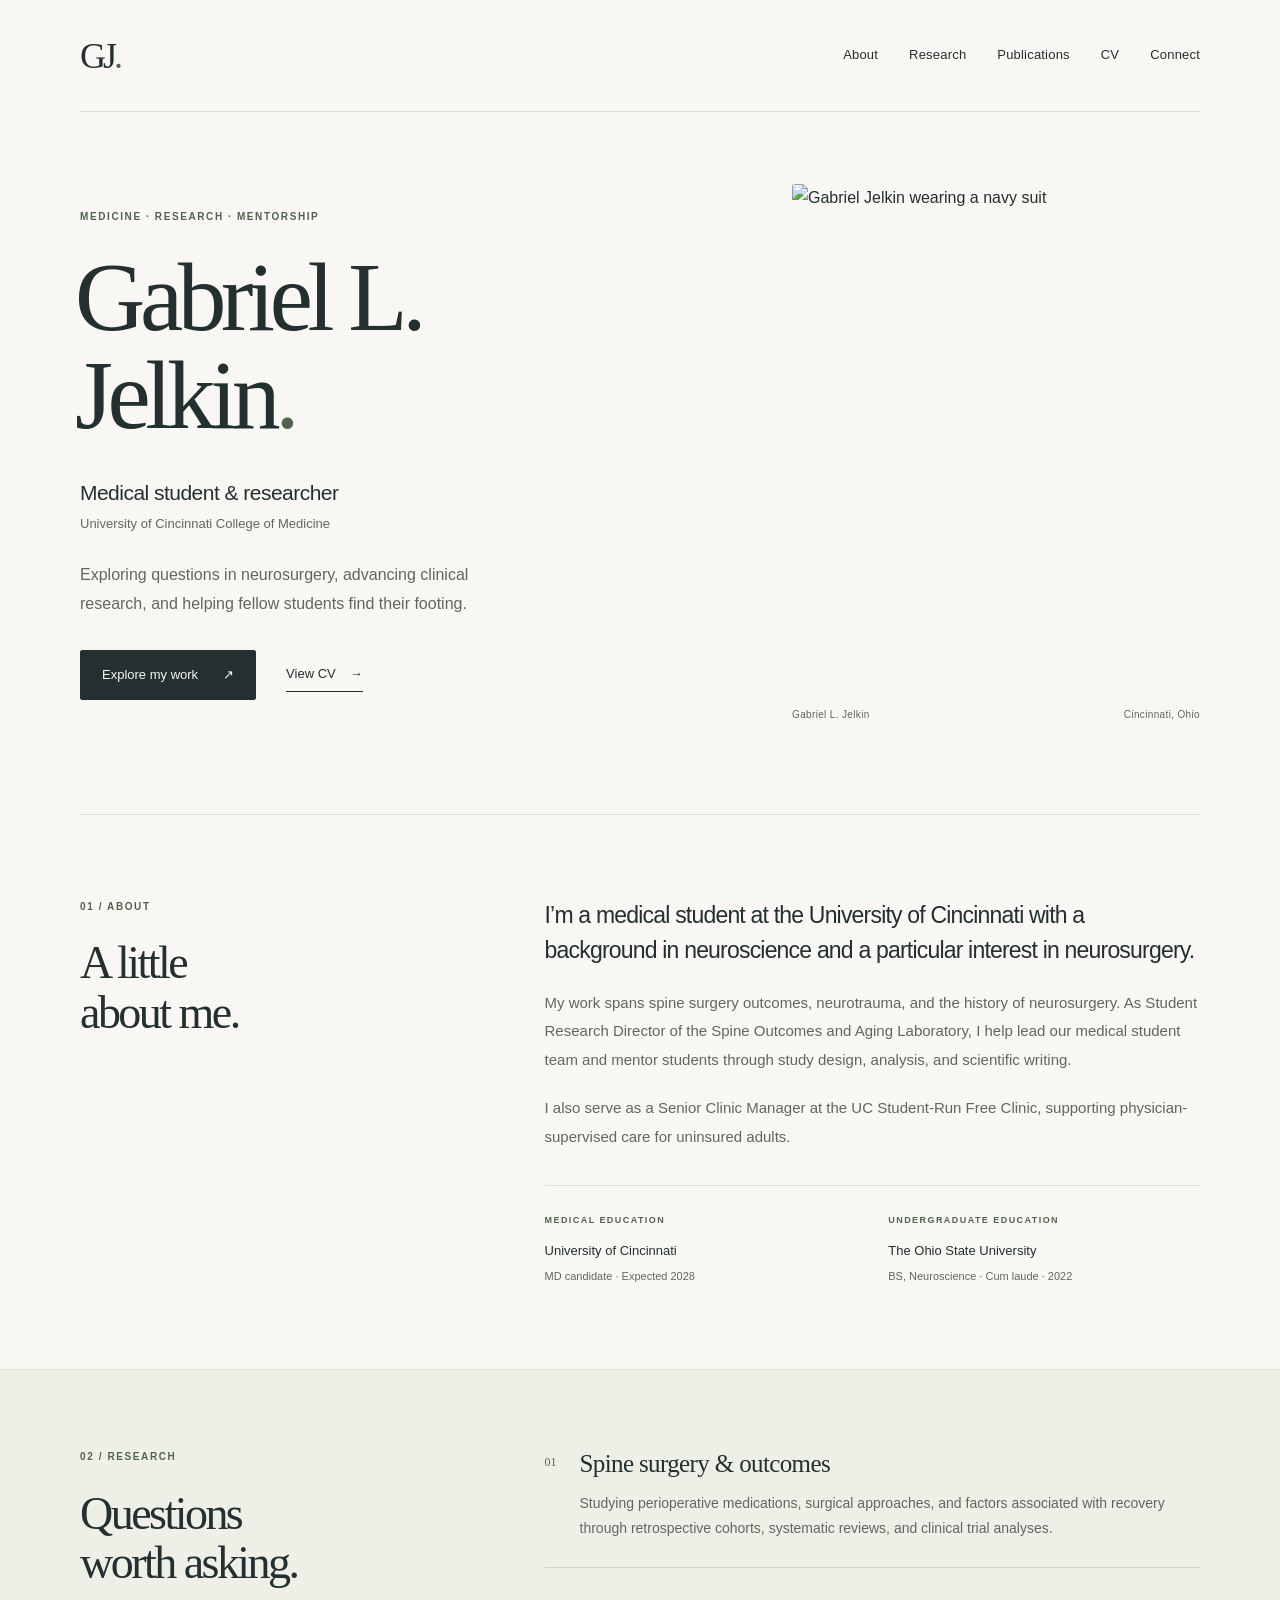
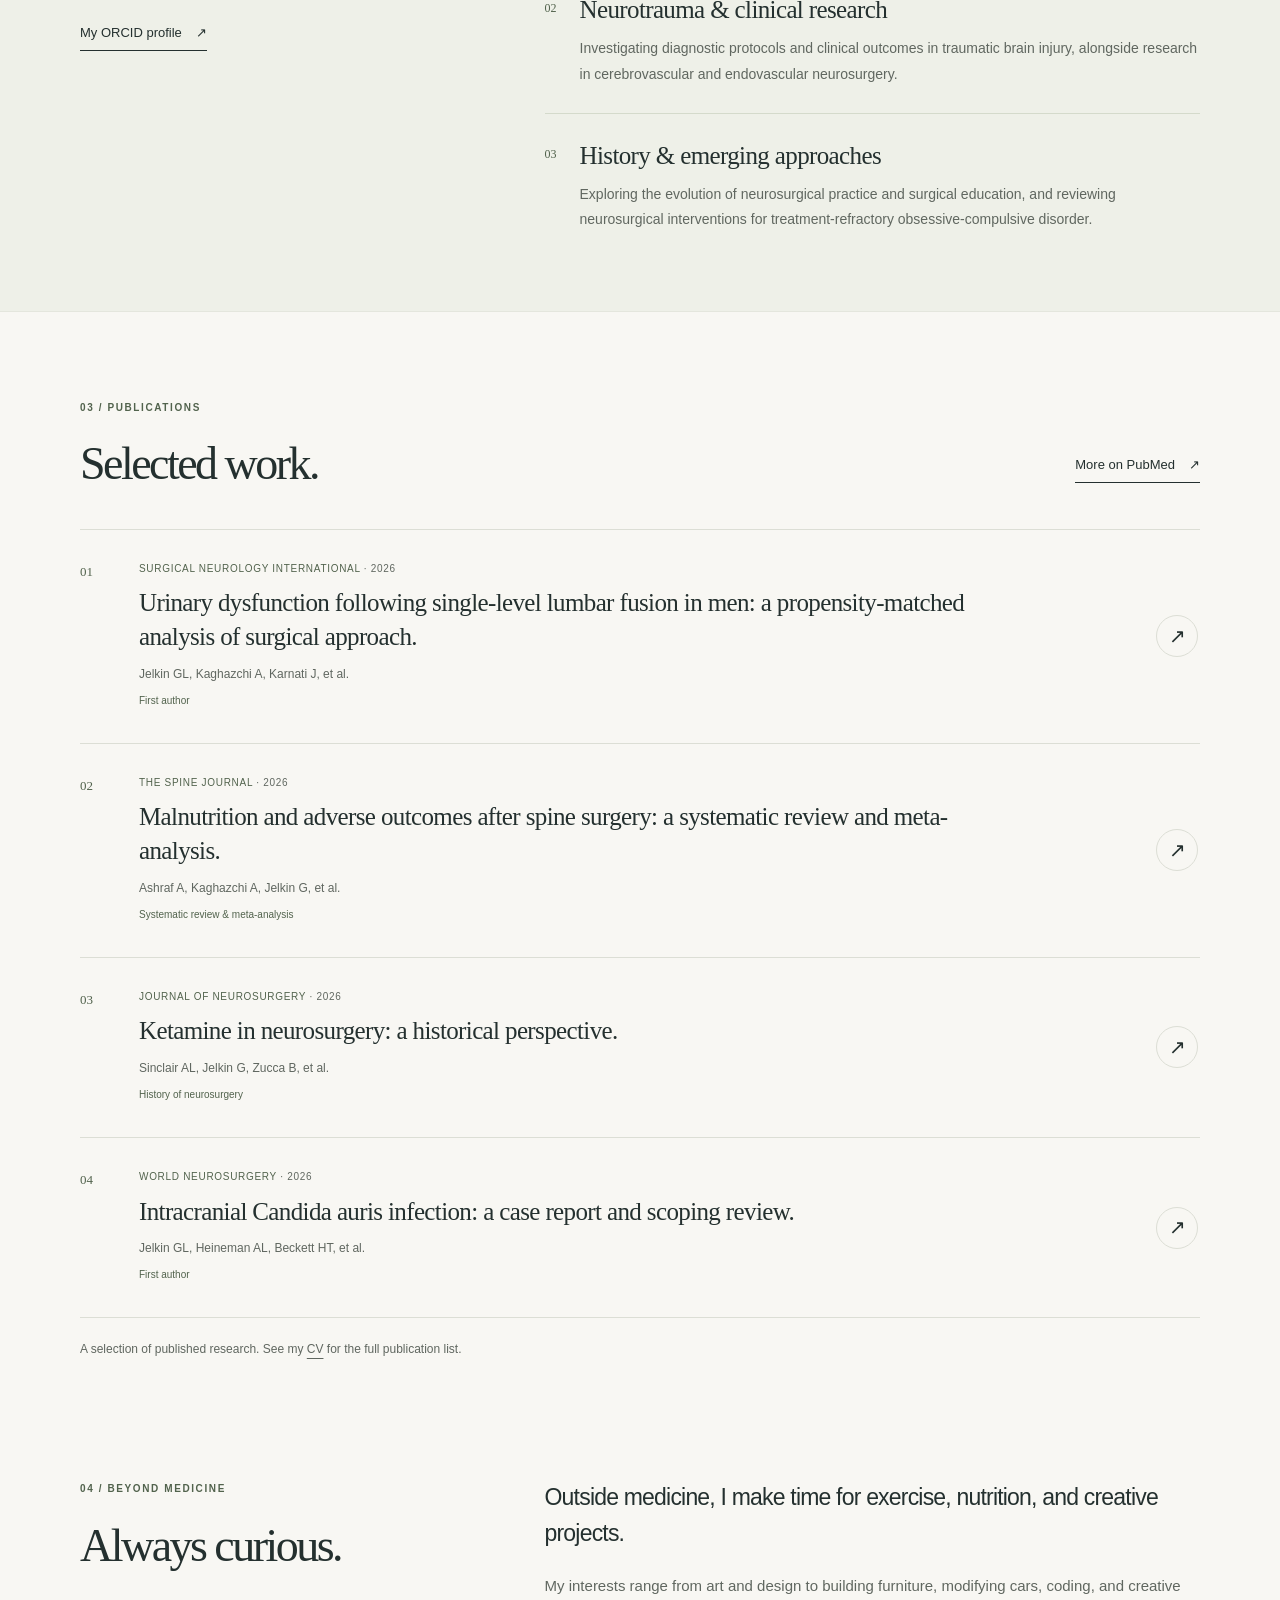
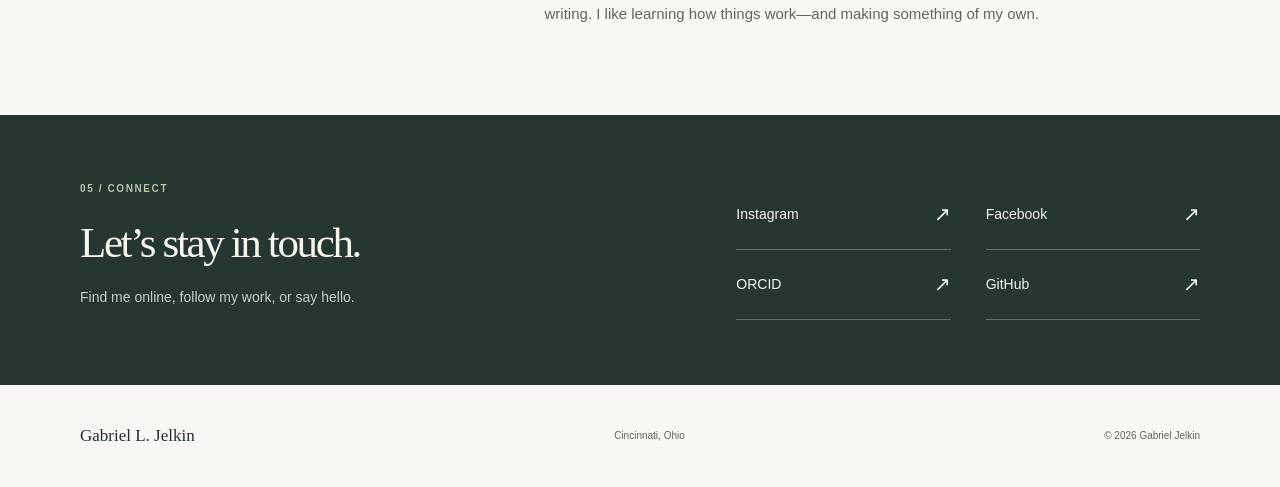
==== index.html @ 284c15ac "Publish personal website" ====
<!doctype html>
<html lang="en"><head><meta charset="utf-8"><meta name="viewport" content="width=device-width, initial-scale=1">
<title>Gabriel L. Jelkin | Medical Student &amp; Researcher</title><meta name="description" content="Gabriel L. Jelkin is a medical student at the University of Cincinnati College of Medicine, with research interests in neurosurgery and spine outcomes.">
<meta name="theme-color" content="#f8f7f3"><meta property="og:type" content="website"><meta property="og:title" content="Gabriel L. Jelkin | Medical Student &amp; Researcher"><meta property="og:description" content="Gabriel L. Jelkin is a medical student at the University of Cincinnati College of Medicine, with research interests in neurosurgery and spine outcomes.">
<link rel="canonical" href="https://gabrieljelkin.com/"><meta property="og:url" content="https://gabrieljelkin.com/"><meta property="og:image" content="https://gabrieljelkin.com/assets/headshot.jpg"><meta property="og:image:alt" content="Gabriel Jelkin"><meta name="author" content="Gabriel L. Jelkin">
<link rel="icon" href="assets/favicon.svg" type="image/svg+xml"><link rel="stylesheet" href="styles.css"></head><body>
<a class="skip-link" href="#main">Skip to content</a><header class="site-header wrap"><a class="wordmark" href="index.html" aria-label="Gabriel Jelkin home">GJ<span>.</span></a>
<nav aria-label="Main navigation"><a href="#about">About</a><a href="#research">Research</a><a href="#publications">Publications</a><a href="cv.html" >CV</a><a href="#connect">Connect</a></nav></header>
<main id="main">
<section class="hero wrap" aria-labelledby="hero-title">
<div class="hero-copy"><p class="eyebrow">Medicine · Research · Mentorship</p><h1 id="hero-title">Gabriel L.<br>Jelkin<span class="name-dot">.</span></h1>
<p class="hero-role">Medical student &amp; researcher</p><p class="hero-school">University of Cincinnati College of Medicine</p>
<p class="hero-intro">Exploring questions in neurosurgery, advancing clinical research, and helping fellow students find their footing.</p>
<div class="hero-actions"><a class="button" href="#publications">Explore my work <span aria-hidden="true">↗</span></a><a class="text-link" href="cv.html">View CV <span aria-hidden="true">→</span></a></div></div>
<figure class="portrait"><img src="assets/headshot.jpg" alt="Gabriel Jelkin wearing a navy suit" width="3688" height="4608" fetchpriority="high"><figcaption><span>Gabriel L. Jelkin</span><span>Cincinnati, Ohio</span></figcaption></figure>
</section>
<section id="about" class="about section wrap" aria-labelledby="about-title"><div class="section-label"><span class="section-index">01 / ABOUT</span><h2 id="about-title">A little <br>about me.</h2></div>
<div class="section-body"><p class="lead">I’m a medical student at the University of Cincinnati with a background in neuroscience and a particular interest in neurosurgery.</p>
<p>My work spans spine surgery outcomes, neurotrauma, and the history of neurosurgery. As Student Research Director of the Spine Outcomes and Aging Laboratory, I help lead our medical student team and mentor students through study design, analysis, and scientific writing.</p>
<p>I also serve as a Senior Clinic Manager at the UC Student-Run Free Clinic, supporting physician-supervised care for uninsured adults.</p>
<div class="education"><div><span class="small-label">Medical education</span><strong>University of Cincinnati</strong><span>MD candidate · Expected 2028</span></div><div><span class="small-label">Undergraduate education</span><strong>The Ohio State University</strong><span>BS, Neuroscience · Cum laude · 2022</span></div></div></div></section>
<section id="research" class="research-band" aria-labelledby="research-title"><div class="section wrap"><div class="section-label"><span class="section-index">02 / RESEARCH</span><h2 id="research-title">Questions <br>worth asking.</h2><a class="text-link" href="https://orcid.org/0009-0005-4633-8423" target="_blank" rel="noopener noreferrer">My ORCID profile <span aria-hidden="true">↗</span><span class="sr-only"> (opens in a new tab)</span></a></div>
<div class="research-topics"><article><span class="topic-number">01</span><div><h3>Spine surgery &amp; outcomes</h3><p>Studying perioperative medications, surgical approaches, and factors associated with recovery through retrospective cohorts, systematic reviews, and clinical trial analyses.</p></div></article>
<article><span class="topic-number">02</span><div><h3>Neurotrauma &amp; clinical research</h3><p>Investigating diagnostic protocols and clinical outcomes in traumatic brain injury, alongside research in cerebrovascular and endovascular neurosurgery.</p></div></article>
<article><span class="topic-number">03</span><div><h3>History &amp; emerging approaches</h3><p>Exploring the evolution of neurosurgical practice and surgical education, and reviewing neurosurgical interventions for treatment-refractory obsessive-compulsive disorder.</p></div></article></div></div></section>
<section id="publications" class="publications wrap" aria-labelledby="publications-title"><div class="section-heading"><div><span class="section-index">03 / PUBLICATIONS</span><h2 id="publications-title">Selected work.</h2></div><a class="text-link" href="https://pubmed.ncbi.nlm.nih.gov/?term=Jelkin+G&amp;sort=date&amp;format=abstract&amp;size=50" target="_blank" rel="noopener noreferrer">More on PubMed <span aria-hidden="true">↗</span><span class="sr-only"> (opens in a new tab)</span></a></div><ol class="paper-list"><li class="paper"><span class="paper-number" aria-hidden="true">01</span><div><p class="paper-meta">Surgical Neurology International <span>· 2026</span></p><h3><a href="https://pubmed.ncbi.nlm.nih.gov/42695010/" target="_blank" rel="noopener noreferrer">Urinary dysfunction following single-level lumbar fusion in men: a propensity-matched analysis of surgical approach.<span class="sr-only"> (opens in a new tab)</span></a></h3><p class="paper-authors">Jelkin GL, Kaghazchi A, Karnati J, et al.</p><span class="paper-kind">First author</span></div><a class="paper-arrow" href="https://pubmed.ncbi.nlm.nih.gov/42695010/" target="_blank" rel="noopener noreferrer" aria-label="Read Urinary dysfunction following single-level lumbar fusion in men: a propensity-matched analysis of surgical approach. on PubMed (opens in a new tab)">↗</a></li><li class="paper"><span class="paper-number" aria-hidden="true">02</span><div><p class="paper-meta">The Spine Journal <span>· 2026</span></p><h3><a href="https://pubmed.ncbi.nlm.nih.gov/42342154/" target="_blank" rel="noopener noreferrer">Malnutrition and adverse outcomes after spine surgery: a systematic review and meta-analysis.<span class="sr-only"> (opens in a new tab)</span></a></h3><p class="paper-authors">Ashraf A, Kaghazchi A, Jelkin G, et al.</p><span class="paper-kind">Systematic review &amp; meta-analysis</span></div><a class="paper-arrow" href="https://pubmed.ncbi.nlm.nih.gov/42342154/" target="_blank" rel="noopener noreferrer" aria-label="Read Malnutrition and adverse outcomes after spine surgery: a systematic review and meta-analysis. on PubMed (opens in a new tab)">↗</a></li><li class="paper"><span class="paper-number" aria-hidden="true">03</span><div><p class="paper-meta">Journal of Neurosurgery <span>· 2026</span></p><h3><a href="https://pubmed.ncbi.nlm.nih.gov/42497458/" target="_blank" rel="noopener noreferrer">Ketamine in neurosurgery: a historical perspective.<span class="sr-only"> (opens in a new tab)</span></a></h3><p class="paper-authors">Sinclair AL, Jelkin G, Zucca B, et al.</p><span class="paper-kind">History of neurosurgery</span></div><a class="paper-arrow" href="https://pubmed.ncbi.nlm.nih.gov/42497458/" target="_blank" rel="noopener noreferrer" aria-label="Read Ketamine in neurosurgery: a historical perspective. on PubMed (opens in a new tab)">↗</a></li><li class="paper"><span class="paper-number" aria-hidden="true">04</span><div><p class="paper-meta">World Neurosurgery <span>· 2026</span></p><h3><a href="https://pubmed.ncbi.nlm.nih.gov/41485597/" target="_blank" rel="noopener noreferrer">Intracranial Candida auris infection: a case report and scoping review.<span class="sr-only"> (opens in a new tab)</span></a></h3><p class="paper-authors">Jelkin GL, Heineman AL, Beckett HT, et al.</p><span class="paper-kind">First author</span></div><a class="paper-arrow" href="https://pubmed.ncbi.nlm.nih.gov/41485597/" target="_blank" rel="noopener noreferrer" aria-label="Read Intracranial Candida auris infection: a case report and scoping review. on PubMed (opens in a new tab)">↗</a></li></ol><p class="publication-note">A selection of published research. See my <a href="cv.html#peer-reviewed-publications">CV</a> for the full publication list.</p></section>
<section class="beyond section wrap" aria-labelledby="beyond-title"><div class="section-label"><span class="section-index">04 / BEYOND MEDICINE</span><h2 id="beyond-title">Always curious.</h2></div><div class="section-body"><p class="lead">Outside medicine, I make time for exercise, nutrition, and creative projects.</p><p>My interests range from art and design to building furniture, modifying cars, coding, and creative writing. I like learning how things work—and making something of my own.</p></div></section>
<section id="connect" class="connect-band" aria-labelledby="connect-title"><div class="wrap connect"><div><span class="section-index">05 / CONNECT</span><h2 id="connect-title">Let’s stay in touch.</h2><p>Find me online, follow my work, or say hello.</p></div><div class="social-links"><a href="https://www.instagram.com/gljelkin" target="_blank" rel="noopener noreferrer">Instagram <span aria-hidden="true">↗</span><span class="sr-only"> (opens in a new tab)</span></a><a href="https://www.facebook.com/gljelkin" target="_blank" rel="noopener noreferrer">Facebook <span aria-hidden="true">↗</span><span class="sr-only"> (opens in a new tab)</span></a><a href="https://orcid.org/0009-0005-4633-8423" target="_blank" rel="noopener noreferrer">ORCID <span aria-hidden="true">↗</span><span class="sr-only"> (opens in a new tab)</span></a><a href="https://github.com/gjelkin" target="_blank" rel="noopener noreferrer">GitHub <span aria-hidden="true">↗</span><span class="sr-only"> (opens in a new tab)</span></a></div></div></section>
</main><footer class="site-footer wrap"><a href="index.html" class="footer-name">Gabriel L. Jelkin</a><span>Cincinnati, Ohio</span><span>© 2026 Gabriel Jelkin</span></footer><script src="site.js" defer></script></body></html>
---- styles.css ----
:root{--paper:#f8f7f3;--ink:#24302f;--muted:#606760;--accent:#52634d;--line:#dcded5;--soft:#eef0e8;--serif:Georgia,'Times New Roman',serif;--sans:-apple-system,BlinkMacSystemFont,'Segoe UI',sans-serif}
*{box-sizing:border-box}html{scroll-behavior:smooth;scroll-padding-top:34px}body{margin:0;background:var(--paper);color:var(--ink);font-family:var(--sans);font-size:16px;line-height:1.75;-webkit-font-smoothing:antialiased}a{color:inherit;text-decoration-thickness:1px;text-underline-offset:5px}a:hover{color:var(--accent)}button{font:inherit}button,a{-webkit-tap-highlight-color:transparent}a:focus-visible,button:focus-visible{outline:3px solid #8a6236;outline-offset:5px}::selection{background:#dfe5d3}h1,h2,h3,p,figure{margin:0}h1,h2,h3{font-weight:400}h1,h2{font-family:var(--serif);letter-spacing:-.055em;line-height:1.08}h2{font-size:46px}p+p{margin-top:20px}.wrap{width:min(1120px,calc(100% - 96px));margin-inline:auto}.sr-only{position:absolute;width:1px;height:1px;padding:0;margin:-1px;overflow:hidden;clip:rect(0,0,0,0);white-space:nowrap;border:0}.skip-link{position:fixed;left:16px;top:-100px;z-index:10;background:var(--ink);color:white;padding:12px 20px}.skip-link:focus{top:12px}.site-header{height:112px;display:flex;align-items:center;justify-content:space-between;border-bottom:1px solid var(--line)}.wordmark{font:36px/1 var(--serif);letter-spacing:-3px;text-decoration:none}.wordmark span{color:var(--accent)}nav{display:flex;gap:31px;align-items:center}nav a{font-size:13px;letter-spacing:.015em;text-decoration:none;padding-block:12px}nav a:hover,nav a[aria-current]{text-decoration:underline}.hero{display:grid;grid-template-columns:1.2fr 1fr;gap:100px;align-items:center;padding-block:72px 90px}.eyebrow,.section-index,.small-label{font-size:10px;font-weight:600;letter-spacing:.16em;text-transform:uppercase}.eyebrow{color:var(--accent);margin-bottom:23px}.hero h1{font-size:clamp(72px,7.6vw,104px);line-height:1.01;margin-left:-5px}.name-dot{color:var(--accent)}.hero-role{font-size:21px;margin-top:30px;letter-spacing:-.025em}.hero-school{font-size:13px;color:var(--muted);margin-top:2px}.hero-intro{max-width:405px;color:var(--muted);font-size:16px;line-height:1.8;margin-top:25px}.hero-actions{display:flex;align-items:center;gap:30px;margin-top:31px}.button{display:inline-flex;align-items:center;gap:25px;justify-content:space-between;padding:13px 21px;background:var(--ink);color:var(--paper);border:1px solid var(--ink);border-radius:2px;font-size:13px;line-height:1.7;text-decoration:none;cursor:pointer}.button:hover{background:var(--accent);border-color:var(--accent);color:white}.text-link{display:inline-flex;align-items:center;gap:14px;font-size:13px;text-decoration:none;border-bottom:1px solid var(--ink);padding-block:5px}.text-link:hover{border-color:var(--accent)}.portrait{width:100%;max-width:408px;justify-self:end}.portrait img{display:block;width:100%;height:auto;aspect-ratio:4/5;object-fit:cover;border-radius:3px}.portrait figcaption{display:flex;justify-content:space-between;font-size:10px;letter-spacing:.035em;color:var(--muted);margin-top:12px}.section{display:grid;grid-template-columns:1fr 1.75fr;gap:90px;padding-block:83px}.section-index{display:block;color:var(--accent);margin-bottom:23px}.about{border-top:1px solid var(--line)}.section-body{max-width:680px}.section-body p{color:var(--muted);font-size:15px;line-height:1.9}.section-body .lead{font-size:23px;line-height:1.55;color:var(--ink);letter-spacing:-.035em}.education{display:grid;grid-template-columns:1fr 1fr;gap:32px;border-top:1px solid var(--line);padding-top:27px;margin-top:34px}.education div{display:flex;flex-direction:column;gap:4px}.education .small-label{font-size:9px;color:var(--accent);margin-bottom:7px}.education strong{font-size:13px;font-weight:500}.education span:last-child{font-size:11px;color:var(--muted)}.research-band{background:var(--soft);border-block:1px solid #e4e6dd}.research-band .section{padding-block:78px}.section-label .text-link{margin-top:29px}.research-topics article{display:flex;gap:23px;padding-block:26px;border-top:1px solid #d4dacb}.research-topics article:first-child{padding-top:0;border-top:0}.research-topics article:last-child{padding-bottom:0}.topic-number{font:12px var(--serif);padding-top:7px;color:var(--accent)}.research-topics h3{font-family:var(--serif);font-size:25px;letter-spacing:-.025em;line-height:1.3}.research-topics p{font-size:14px;line-height:1.8;color:var(--muted);margin-top:10px}.publications{padding-block:87px 70px}.section-heading{display:flex;justify-content:space-between;gap:30px;align-items:end;margin-bottom:40px}.section-heading .text-link{margin-bottom:6px}.paper-list{list-style:none;padding:0;margin:0}.paper{display:grid;grid-template-columns:37px 1fr 44px;gap:22px;border-top:1px solid var(--line);padding-block:30px}.paper:last-child{border-bottom:1px solid var(--line)}.paper-number{font:13px var(--serif);color:var(--accent);padding-top:4px}.paper-meta{font-size:10px;font-weight:500;letter-spacing:.07em;text-transform:uppercase;color:var(--accent)}.paper-meta span{color:var(--muted)}.paper h3{max-width:850px;font:25px/1.35 var(--serif);letter-spacing:-.025em;margin-top:9px}.paper h3 a{text-decoration:none}.paper h3 a:hover{text-decoration:underline}.paper-authors{font-size:12px;color:var(--muted);margin-top:10px}.paper-kind{display:inline-block;font-size:10px;color:var(--accent);margin-top:6px}.paper-arrow{align-self:center;display:grid;place-items:center;width:42px;height:42px;border:1px solid var(--line);border-radius:50%;font-size:20px;text-decoration:none}.paper-arrow:hover{border-color:var(--accent);background:var(--soft)}.publication-note{font-size:12px;color:var(--muted);margin-top:21px}.beyond{padding-block:50px 86px}.connect-band{background:#253730;color:#f5f5ed}.connect{display:grid;grid-template-columns:1.2fr 1fr;gap:100px;padding-block:65px}.connect .section-index{color:#b9c4ac}.connect h2{font-size:43px}.connect p{font-size:14px;color:#c5cec4;margin-top:18px}.social-links{display:grid;grid-template-columns:1fr 1fr;column-gap:35px;align-content:center}.social-links a{display:flex;align-items:center;justify-content:space-between;font-size:14px;border-bottom:1px solid #627168;padding-block:17px;text-decoration:none}.social-links a:hover{color:#d6e4b9}.social-links a span[aria-hidden]{font-size:20px}.site-footer{display:flex;align-items:center;justify-content:space-between;gap:20px;min-height:102px;color:var(--muted);font-size:10px}.footer-name{font-family:var(--serif);font-size:17px;color:var(--ink);text-decoration:none}.cv-main{max-width:900px;padding-block:64px 80px}.cv-heading{padding-bottom:38px}.cv-heading h1{font-size:64px}.cv-heading>p:not(.eyebrow){font-size:13px;color:var(--muted);margin-top:20px}.cv-actions{display:flex;gap:28px;align-items:center;margin-top:24px}.cv-nav{flex-wrap:wrap;border-block:1px solid var(--line);gap:25px;margin-bottom:30px}.cv-section{padding-block:29px;border-bottom:1px solid var(--line)}.cv-section h2{font-size:30px;margin-bottom:23px;letter-spacing:-.035em}.cv-row{display:flex;justify-content:space-between;gap:25px;font-size:14px;margin-top:18px}.cv-row span:first-child{font-weight:500}.cv-row span:last-child{text-align:right;color:var(--muted);font-size:12px;flex-shrink:0}.cv-row+.cv-row{margin-top:3px}.cv-detail{font-size:13px;color:var(--muted);line-height:1.7;margin-top:8px}.cv-note{font-size:12px;color:var(--muted);margin-bottom:20px}.cv-citations{padding-left:23px;font-size:13px;line-height:1.8}.cv-citations li{margin-bottom:18px;padding-left:7px;overflow-wrap:anywhere}.cv-citations li::marker{color:var(--accent)}
@media(min-width:1500px){.hero{padding-block:90px 105px}.wrap{width:min(1160px,calc(100% - 120px))}.portrait{max-width:430px}}
@media(max-width:1000px){.wrap{width:calc(100% - 64px)}.hero{gap:45px;padding-block:62px 70px}.hero h1{font-size:79px}.hero-role{font-size:19px}.hero-school{font-size:12px}.hero-intro{font-size:15px}.section{gap:44px;grid-template-columns:1fr 1.8fr}.section-label h2{font-size:38px}.section-body .lead{font-size:21px}.connect{gap:45px}.connect h2{font-size:38px}}
@media(max-width:700px){html{scroll-padding-top:20px}.wrap{width:calc(100% - 40px)}.site-header{height:auto;min-height:87px;gap:20px;padding-block:20px;align-items:center}.wordmark{font-size:29px}nav{gap:15px;flex-wrap:wrap;justify-content:flex-end}nav a{font-size:11px;padding-block:5px}.hero{grid-template-columns:1fr;gap:39px;padding-block:45px 48px}.eyebrow{font-size:9px;margin-bottom:22px}.hero h1{font-size:80px}.hero-role{margin-top:24px;font-size:20px}.hero-school{font-size:12px}.hero-intro{max-width:460px;margin-top:23px}.hero-actions{margin-top:25px}.portrait{max-width:none;justify-self:stretch}.portrait img{aspect-ratio:1/1;object-position:center 37%}.portrait figcaption{font-size:10px}.section{grid-template-columns:1fr;gap:27px;padding-block:49px}.section-index{font-size:9px;margin-bottom:17px}.section-label h2{font-size:38px}.section-label h2 br{display:none}.section-label h2 br::after{content:' '}.section-body .lead{font-size:22px}.section-body p{font-size:14px}.education{gap:20px;margin-top:28px}.education strong{font-size:12px}.education span:last-child{font-size:10px}.research-band .section{padding-block:48px}.section-label .text-link{margin-top:22px}.research-topics article{gap:17px;padding-block:23px}.research-topics h3{font-size:24px}.research-topics p{font-size:14px}.publications{padding-block:48px}.section-heading{display:block;margin-bottom:28px}h2{font-size:38px}.section-heading .text-link{margin-top:23px}.paper{grid-template-columns:23px 1fr;gap:9px;padding-block:24px}.paper h3{font-size:23px;line-height:1.35}.paper-meta{font-size:9px;line-height:1.8}.paper-arrow{display:none}.paper-authors{font-size:11px}.publication-note{font-size:11px}.beyond{padding-block:8px 48px}.connect{grid-template-columns:1fr;gap:24px;padding-block:45px}.connect h2{font-size:37px}.connect p{font-size:13px}.social-links{gap:0 27px}.social-links a{font-size:14px;padding-block:16px}.site-footer{flex-wrap:wrap;gap:8px;padding-block:25px;min-height:100px}.footer-name{width:100%}.cv-main{padding-block:38px}.cv-heading h1{font-size:45px}.cv-heading .eyebrow{margin-bottom:18px}.cv-nav{justify-content:flex-start;gap:16px;padding-block:10px}.cv-row{display:block}.cv-row span{display:block}.cv-row span:last-child{text-align:left;font-size:11px}.cv-section h2{font-size:28px}.cv-citations{font-size:12px}.cv-detail{font-size:12px}}
@media(max-width:380px){nav{gap:11px}.wordmark{font-size:27px}.hero h1{font-size:71px}.hero-actions{gap:22px}.education{grid-template-columns:1fr;gap:20px}.cv-actions{gap:20px}.button{gap:15px;padding-inline:16px}}
@media(prefers-reduced-motion:reduce){html{scroll-behavior:auto}}
@media print{@page{size:A4;margin:18mm}body{background:white;font-size:10pt;color:#111}.site-header,.site-footer,.cv-actions,.cv-nav,.skip-link{display:none!important}.wrap{width:100%;max-width:none}.cv-main{padding:0}.cv-heading{padding-bottom:15px}.cv-heading h1{font-size:30pt}.cv-heading .eyebrow{font-size:12pt;margin-bottom:10px}.cv-heading>p:not(.eyebrow){margin-top:10px}.cv-section{padding:16px 0 12px}.cv-section h2{font-size:17pt;break-after:avoid}.cv-row{break-after:avoid;font-size:10pt}.cv-row span:last-child{font-size:9pt}.cv-detail,.cv-note,.cv-citations{font-size:9pt;line-height:1.5}.cv-citations li{break-inside:avoid;margin-bottom:10px}a{text-decoration:none}.cv-detail{margin-top:5px}.cv-row{margin-top:10px}}
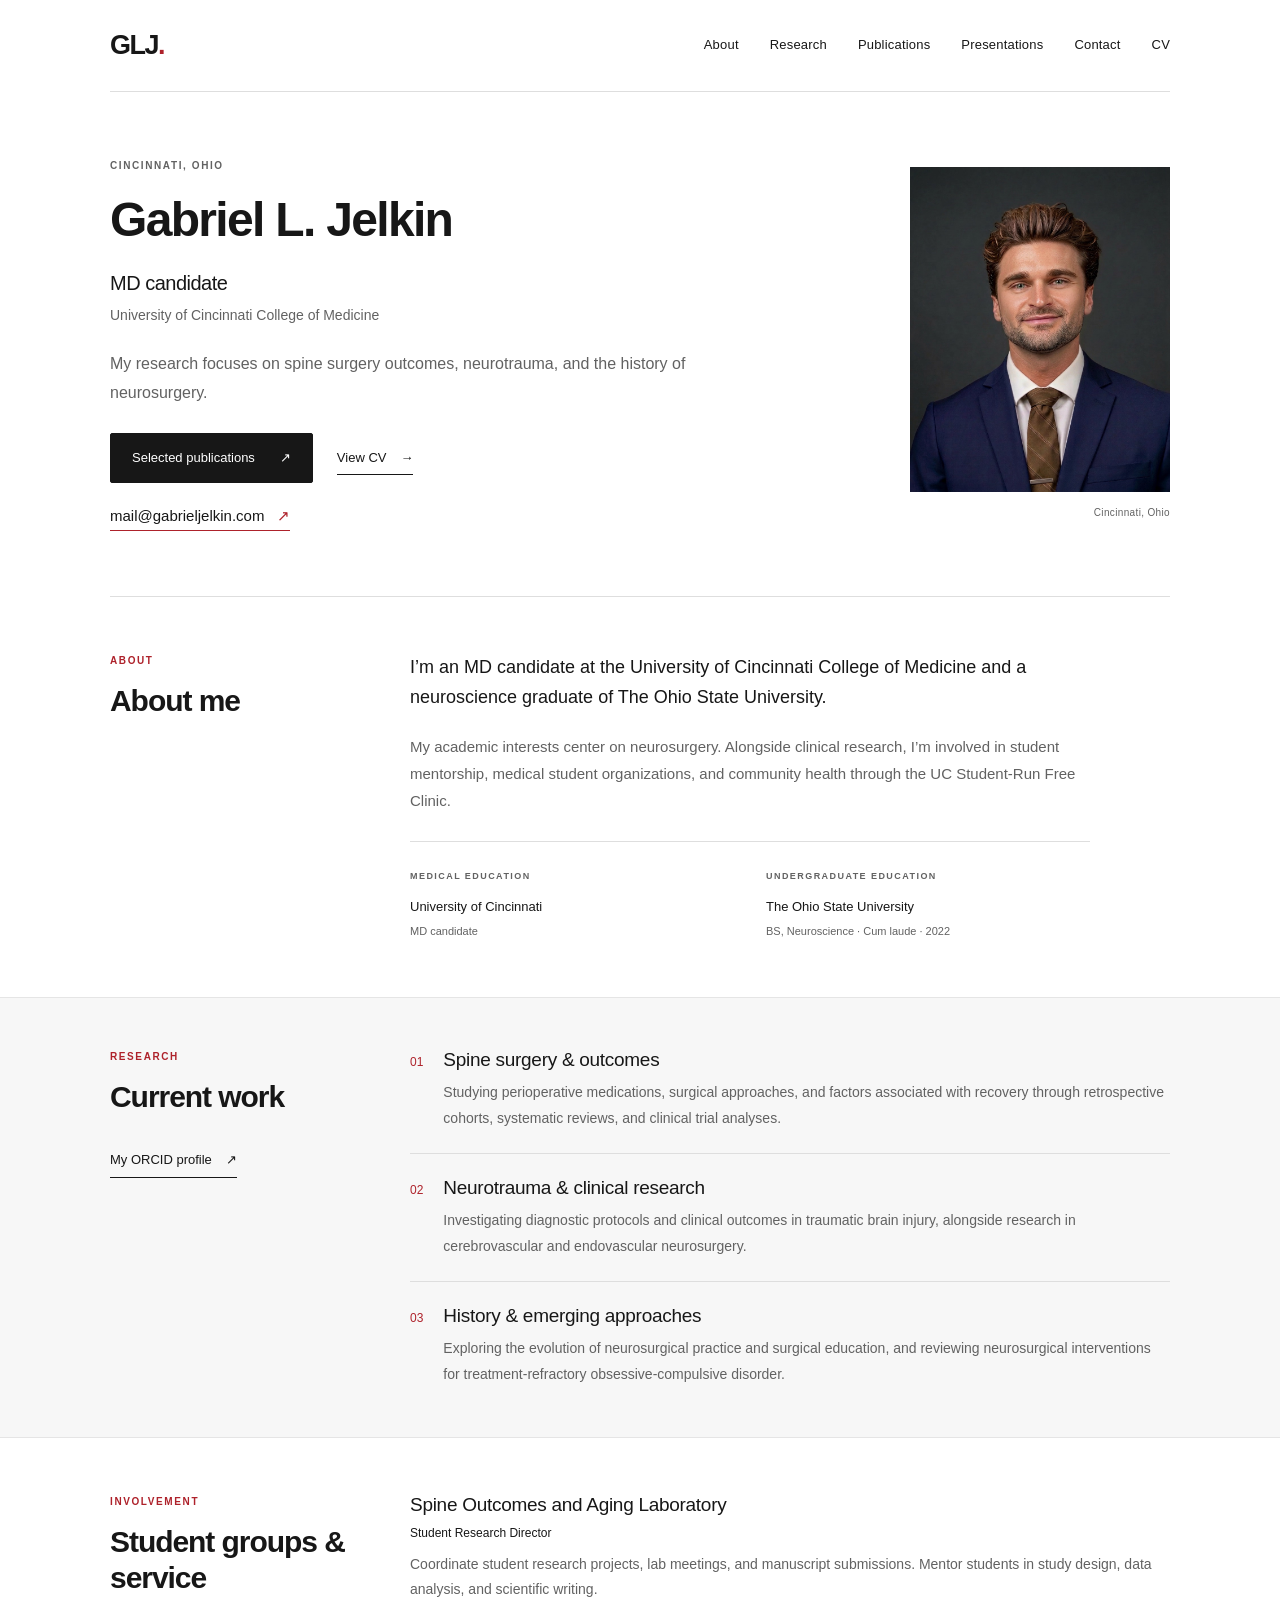
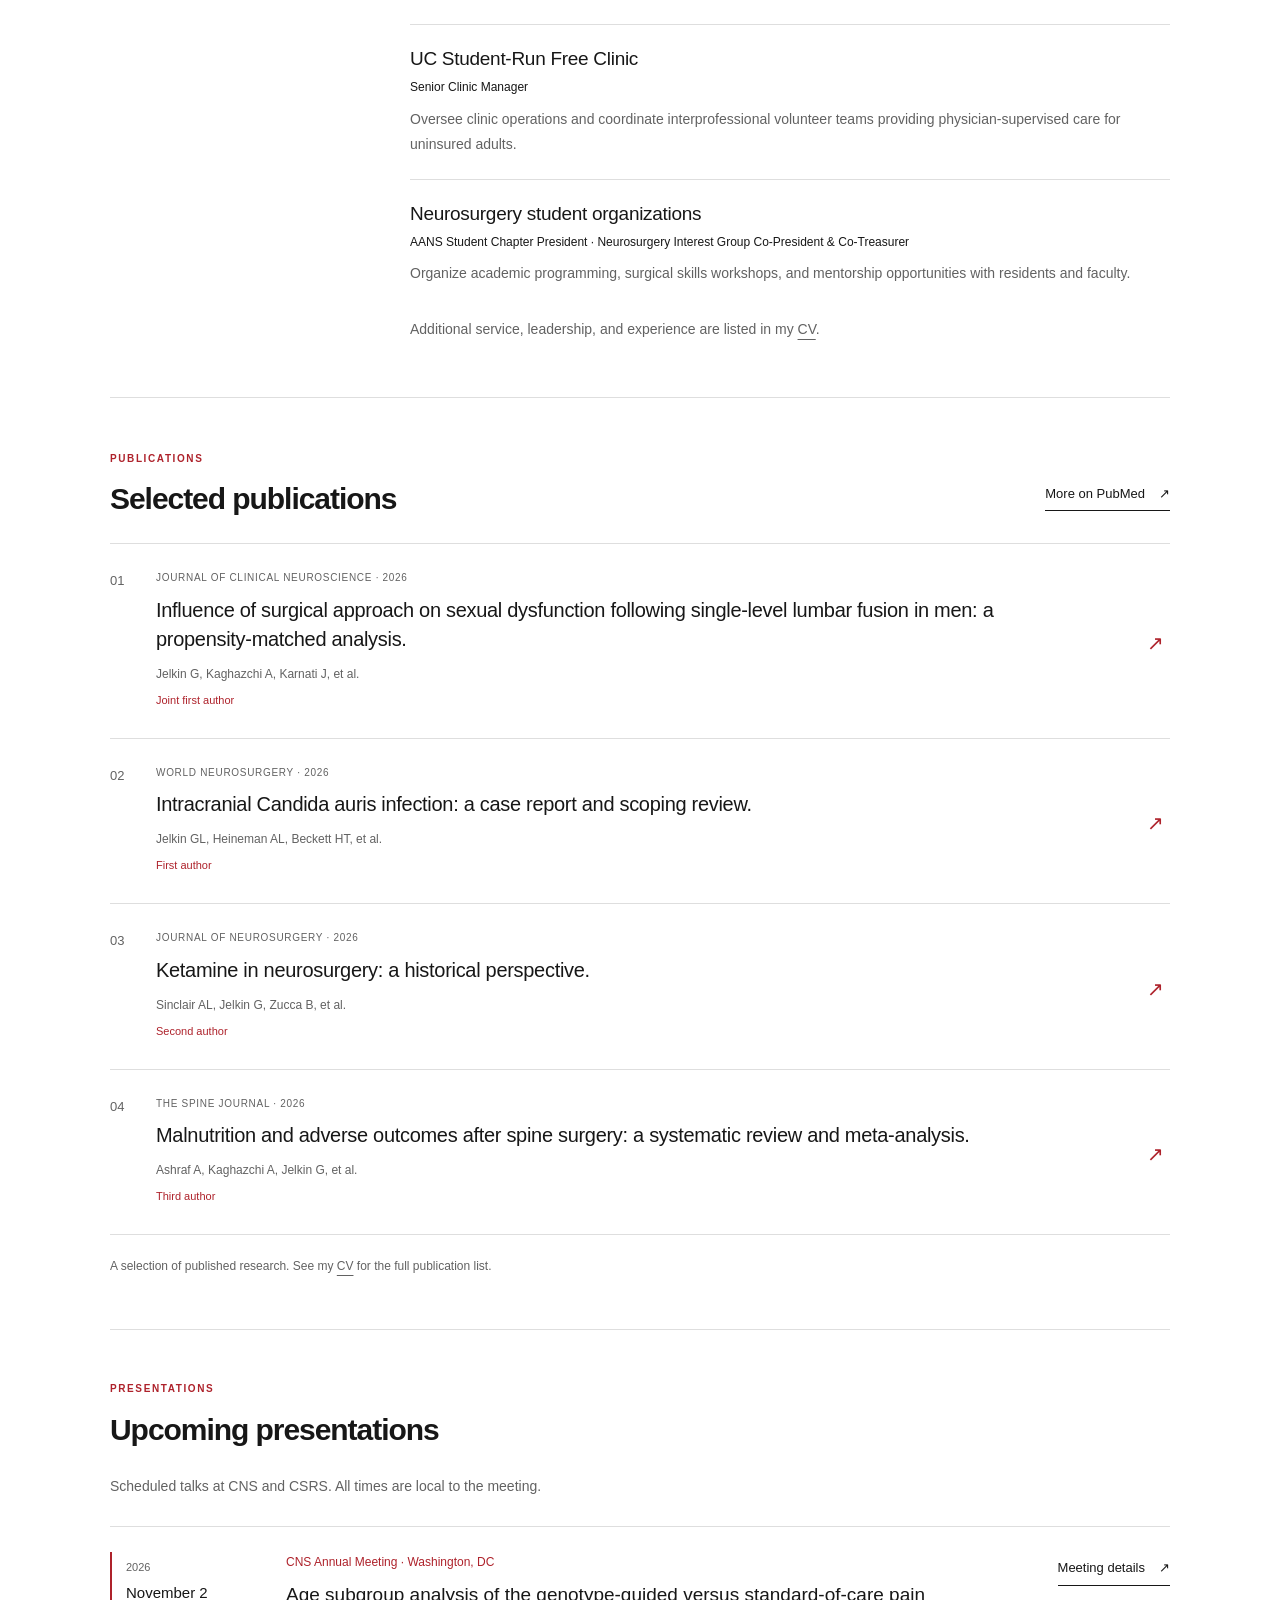
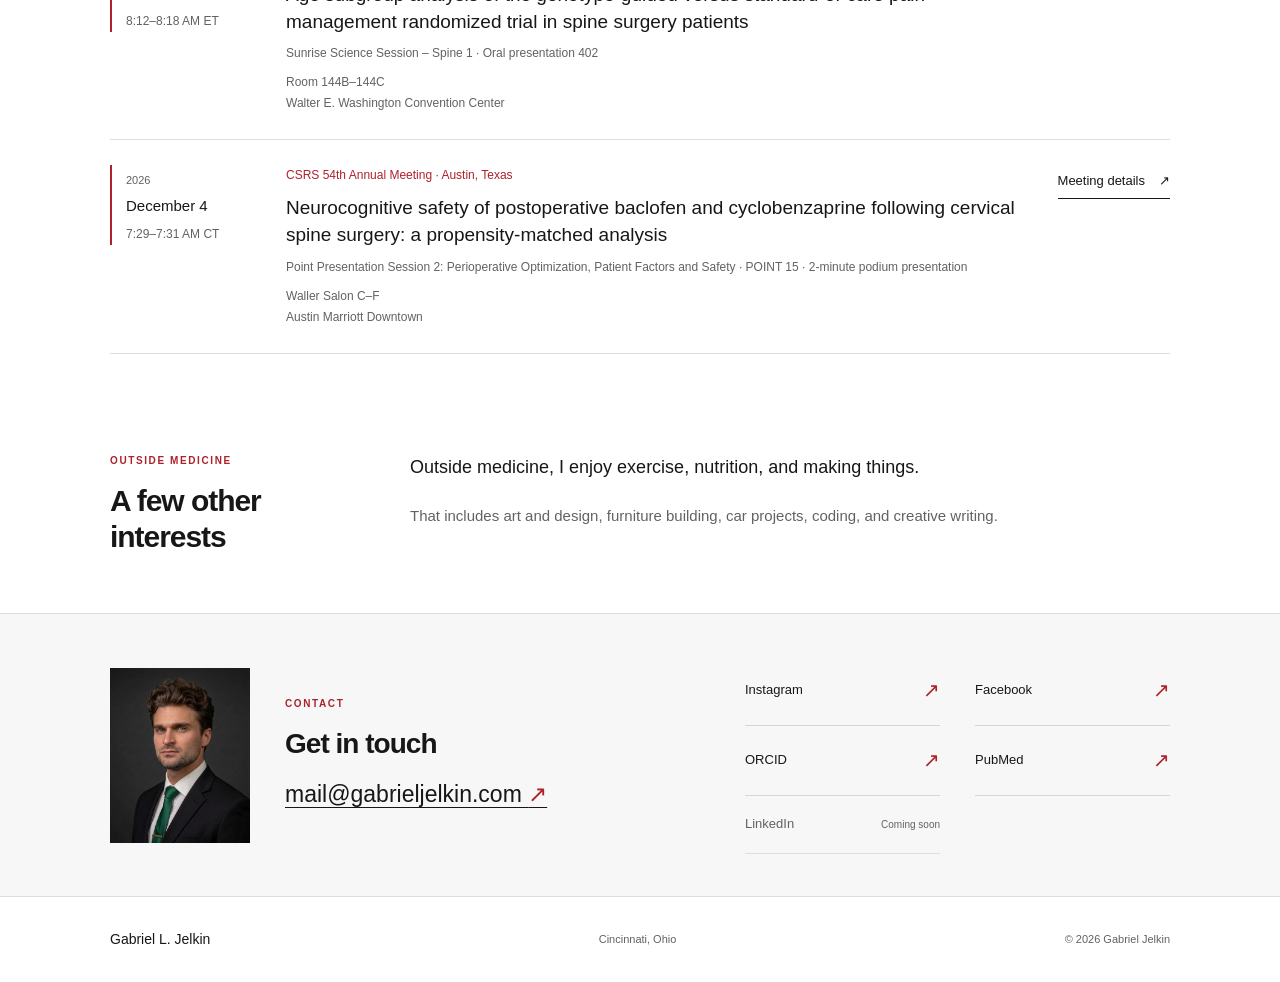
==== commit 5e5d76af: "Publish revised portfolio, contact information, and presentations" ====
--- a/index.html
+++ b/index.html
@@ -1,29 +1,40 @@
 <!doctype html>
 <html lang="en"><head><meta charset="utf-8"><meta name="viewport" content="width=device-width, initial-scale=1">
 <title>Gabriel L. Jelkin | Medical Student &amp; Researcher</title><meta name="description" content="Gabriel L. Jelkin is a medical student at the University of Cincinnati College of Medicine, with research interests in neurosurgery and spine outcomes.">
-<meta name="theme-color" content="#f8f7f3"><meta property="og:type" content="website"><meta property="og:title" content="Gabriel L. Jelkin | Medical Student &amp; Researcher"><meta property="og:description" content="Gabriel L. Jelkin is a medical student at the University of Cincinnati College of Medicine, with research interests in neurosurgery and spine outcomes.">
+<meta name="theme-color" content="#ffffff"><meta property="og:type" content="website"><meta property="og:title" content="Gabriel L. Jelkin | Medical Student &amp; Researcher"><meta property="og:description" content="Gabriel L. Jelkin is a medical student at the University of Cincinnati College of Medicine, with research interests in neurosurgery and spine outcomes.">
 <link rel="canonical" href="https://gabrieljelkin.com/"><meta property="og:url" content="https://gabrieljelkin.com/"><meta property="og:image" content="https://gabrieljelkin.com/assets/headshot.jpg"><meta property="og:image:alt" content="Gabriel Jelkin"><meta name="author" content="Gabriel L. Jelkin">
 <link rel="icon" href="assets/favicon.svg" type="image/svg+xml"><link rel="stylesheet" href="styles.css"></head><body>
-<a class="skip-link" href="#main">Skip to content</a><header class="site-header wrap"><a class="wordmark" href="index.html" aria-label="Gabriel Jelkin home">GJ<span>.</span></a>
-<nav aria-label="Main navigation"><a href="#about">About</a><a href="#research">Research</a><a href="#publications">Publications</a><a href="cv.html" >CV</a><a href="#connect">Connect</a></nav></header>
+<a class="skip-link" href="#main">Skip to content</a><header class="site-header wrap"><a class="wordmark" href="index.html" aria-label="Gabriel Jelkin home">GLJ<span>.</span></a>
+<nav aria-label="Main navigation"><a href="#about">About</a><a href="#research">Research</a><a href="#publications">Publications</a><a href="#presentations">Presentations</a><a href="#connect">Contact</a><a href="cv.html" >CV</a></nav></header>
 <main id="main">
 <section class="hero wrap" aria-labelledby="hero-title">
-<div class="hero-copy"><p class="eyebrow">Medicine · Research · Mentorship</p><h1 id="hero-title">Gabriel L.<br>Jelkin<span class="name-dot">.</span></h1>
-<p class="hero-role">Medical student &amp; researcher</p><p class="hero-school">University of Cincinnati College of Medicine</p>
-<p class="hero-intro">Exploring questions in neurosurgery, advancing clinical research, and helping fellow students find their footing.</p>
-<div class="hero-actions"><a class="button" href="#publications">Explore my work <span aria-hidden="true">↗</span></a><a class="text-link" href="cv.html">View CV <span aria-hidden="true">→</span></a></div></div>
-<figure class="portrait"><img src="assets/headshot.jpg" alt="Gabriel Jelkin wearing a navy suit" width="3688" height="4608" fetchpriority="high"><figcaption><span>Gabriel L. Jelkin</span><span>Cincinnati, Ohio</span></figcaption></figure>
+<div class="hero-copy"><p class="eyebrow">Cincinnati, Ohio</p><h1 id="hero-title">Gabriel L. Jelkin</h1>
+<p class="hero-role">MD candidate</p><p class="hero-school">University of Cincinnati College of Medicine</p>
+<p class="hero-intro">My research focuses on spine surgery outcomes, neurotrauma, and the history of neurosurgery.</p>
+<div class="hero-actions"><a class="button" href="#publications">Selected publications <span aria-hidden="true">↗</span></a><a class="text-link" href="cv.html">View CV <span aria-hidden="true">→</span></a></div><a class="hero-email" href="mailto:mail@gabrieljelkin.com">mail@gabrieljelkin.com <span aria-hidden="true">↗</span></a></div>
+<figure class="portrait"><img src="assets/headshot.jpg" alt="Gabriel Jelkin wearing a navy suit" width="928" height="1152" fetchpriority="high"><figcaption><span>Gabriel L. Jelkin</span><span>Cincinnati, Ohio</span></figcaption></figure>
 </section>
-<section id="about" class="about section wrap" aria-labelledby="about-title"><div class="section-label"><span class="section-index">01 / ABOUT</span><h2 id="about-title">A little <br>about me.</h2></div>
-<div class="section-body"><p class="lead">I’m a medical student at the University of Cincinnati with a background in neuroscience and a particular interest in neurosurgery.</p>
-<p>My work spans spine surgery outcomes, neurotrauma, and the history of neurosurgery. As Student Research Director of the Spine Outcomes and Aging Laboratory, I help lead our medical student team and mentor students through study design, analysis, and scientific writing.</p>
-<p>I also serve as a Senior Clinic Manager at the UC Student-Run Free Clinic, supporting physician-supervised care for uninsured adults.</p>
-<div class="education"><div><span class="small-label">Medical education</span><strong>University of Cincinnati</strong><span>MD candidate · Expected 2028</span></div><div><span class="small-label">Undergraduate education</span><strong>The Ohio State University</strong><span>BS, Neuroscience · Cum laude · 2022</span></div></div></div></section>
-<section id="research" class="research-band" aria-labelledby="research-title"><div class="section wrap"><div class="section-label"><span class="section-index">02 / RESEARCH</span><h2 id="research-title">Questions <br>worth asking.</h2><a class="text-link" href="https://orcid.org/0009-0005-4633-8423" target="_blank" rel="noopener noreferrer">My ORCID profile <span aria-hidden="true">↗</span><span class="sr-only"> (opens in a new tab)</span></a></div>
+<section id="about" class="about section wrap" aria-labelledby="about-title"><div class="section-label"><span class="section-index">ABOUT</span><h2 id="about-title">About me</h2></div>
+<div class="section-body"><p class="lead">I’m an MD candidate at the University of Cincinnati College of Medicine and a neuroscience graduate of The Ohio State University.</p>
+<p>My academic interests center on neurosurgery. Alongside clinical research, I’m involved in student mentorship, medical student organizations, and community health through the UC Student-Run Free Clinic.</p>
+
+<div class="education"><div><span class="small-label">Medical education</span><strong>University of Cincinnati</strong><span>MD candidate</span></div><div><span class="small-label">Undergraduate education</span><strong>The Ohio State University</strong><span>BS, Neuroscience · Cum laude · 2022</span></div></div></div></section>
+<section id="research" class="research-band" aria-labelledby="research-title"><div class="section wrap"><div class="section-label"><span class="section-index">RESEARCH</span><h2 id="research-title">Current work</h2><a class="text-link" href="https://orcid.org/0009-0005-4633-8423" target="_blank" rel="noopener noreferrer">My ORCID profile <span aria-hidden="true">↗</span><span class="sr-only"> (opens in a new tab)</span></a></div>
 <div class="research-topics"><article><span class="topic-number">01</span><div><h3>Spine surgery &amp; outcomes</h3><p>Studying perioperative medications, surgical approaches, and factors associated with recovery through retrospective cohorts, systematic reviews, and clinical trial analyses.</p></div></article>
 <article><span class="topic-number">02</span><div><h3>Neurotrauma &amp; clinical research</h3><p>Investigating diagnostic protocols and clinical outcomes in traumatic brain injury, alongside research in cerebrovascular and endovascular neurosurgery.</p></div></article>
 <article><span class="topic-number">03</span><div><h3>History &amp; emerging approaches</h3><p>Exploring the evolution of neurosurgical practice and surgical education, and reviewing neurosurgical interventions for treatment-refractory obsessive-compulsive disorder.</p></div></article></div></div></section>
-<section id="publications" class="publications wrap" aria-labelledby="publications-title"><div class="section-heading"><div><span class="section-index">03 / PUBLICATIONS</span><h2 id="publications-title">Selected work.</h2></div><a class="text-link" href="https://pubmed.ncbi.nlm.nih.gov/?term=Jelkin+G&amp;sort=date&amp;format=abstract&amp;size=50" target="_blank" rel="noopener noreferrer">More on PubMed <span aria-hidden="true">↗</span><span class="sr-only"> (opens in a new tab)</span></a></div><ol class="paper-list"><li class="paper"><span class="paper-number" aria-hidden="true">01</span><div><p class="paper-meta">Surgical Neurology International <span>· 2026</span></p><h3><a href="https://pubmed.ncbi.nlm.nih.gov/42695010/" target="_blank" rel="noopener noreferrer">Urinary dysfunction following single-level lumbar fusion in men: a propensity-matched analysis of surgical approach.<span class="sr-only"> (opens in a new tab)</span></a></h3><p class="paper-authors">Jelkin GL, Kaghazchi A, Karnati J, et al.</p><span class="paper-kind">First author</span></div><a class="paper-arrow" href="https://pubmed.ncbi.nlm.nih.gov/42695010/" target="_blank" rel="noopener noreferrer" aria-label="Read Urinary dysfunction following single-level lumbar fusion in men: a propensity-matched analysis of surgical approach. on PubMed (opens in a new tab)">↗</a></li><li class="paper"><span class="paper-number" aria-hidden="true">02</span><div><p class="paper-meta">The Spine Journal <span>· 2026</span></p><h3><a href="https://pubmed.ncbi.nlm.nih.gov/42342154/" target="_blank" rel="noopener noreferrer">Malnutrition and adverse outcomes after spine surgery: a systematic review and meta-analysis.<span class="sr-only"> (opens in a new tab)</span></a></h3><p class="paper-authors">Ashraf A, Kaghazchi A, Jelkin G, et al.</p><span class="paper-kind">Systematic review &amp; meta-analysis</span></div><a class="paper-arrow" href="https://pubmed.ncbi.nlm.nih.gov/42342154/" target="_blank" rel="noopener noreferrer" aria-label="Read Malnutrition and adverse outcomes after spine surgery: a systematic review and meta-analysis. on PubMed (opens in a new tab)">↗</a></li><li class="paper"><span class="paper-number" aria-hidden="true">03</span><div><p class="paper-meta">Journal of Neurosurgery <span>· 2026</span></p><h3><a href="https://pubmed.ncbi.nlm.nih.gov/42497458/" target="_blank" rel="noopener noreferrer">Ketamine in neurosurgery: a historical perspective.<span class="sr-only"> (opens in a new tab)</span></a></h3><p class="paper-authors">Sinclair AL, Jelkin G, Zucca B, et al.</p><span class="paper-kind">History of neurosurgery</span></div><a class="paper-arrow" href="https://pubmed.ncbi.nlm.nih.gov/42497458/" target="_blank" rel="noopener noreferrer" aria-label="Read Ketamine in neurosurgery: a historical perspective. on PubMed (opens in a new tab)">↗</a></li><li class="paper"><span class="paper-number" aria-hidden="true">04</span><div><p class="paper-meta">World Neurosurgery <span>· 2026</span></p><h3><a href="https://pubmed.ncbi.nlm.nih.gov/41485597/" target="_blank" rel="noopener noreferrer">Intracranial Candida auris infection: a case report and scoping review.<span class="sr-only"> (opens in a new tab)</span></a></h3><p class="paper-authors">Jelkin GL, Heineman AL, Beckett HT, et al.</p><span class="paper-kind">First author</span></div><a class="paper-arrow" href="https://pubmed.ncbi.nlm.nih.gov/41485597/" target="_blank" rel="noopener noreferrer" aria-label="Read Intracranial Candida auris infection: a case report and scoping review. on PubMed (opens in a new tab)">↗</a></li></ol><p class="publication-note">A selection of published research. See my <a href="cv.html#peer-reviewed-publications">CV</a> for the full publication list.</p></section>
-<section class="beyond section wrap" aria-labelledby="beyond-title"><div class="section-label"><span class="section-index">04 / BEYOND MEDICINE</span><h2 id="beyond-title">Always curious.</h2></div><div class="section-body"><p class="lead">Outside medicine, I make time for exercise, nutrition, and creative projects.</p><p>My interests range from art and design to building furniture, modifying cars, coding, and creative writing. I like learning how things work—and making something of my own.</p></div></section>
-<section id="connect" class="connect-band" aria-labelledby="connect-title"><div class="wrap connect"><div><span class="section-index">05 / CONNECT</span><h2 id="connect-title">Let’s stay in touch.</h2><p>Find me online, follow my work, or say hello.</p></div><div class="social-links"><a href="https://www.instagram.com/gljelkin" target="_blank" rel="noopener noreferrer">Instagram <span aria-hidden="true">↗</span><span class="sr-only"> (opens in a new tab)</span></a><a href="https://www.facebook.com/gljelkin" target="_blank" rel="noopener noreferrer">Facebook <span aria-hidden="true">↗</span><span class="sr-only"> (opens in a new tab)</span></a><a href="https://orcid.org/0009-0005-4633-8423" target="_blank" rel="noopener noreferrer">ORCID <span aria-hidden="true">↗</span><span class="sr-only"> (opens in a new tab)</span></a><a href="https://github.com/gjelkin" target="_blank" rel="noopener noreferrer">GitHub <span aria-hidden="true">↗</span><span class="sr-only"> (opens in a new tab)</span></a></div></div></section>
+<section id="involvement" class="section involvement wrap" aria-labelledby="involvement-title"><div class="section-label"><span class="section-index">INVOLVEMENT</span><h2 id="involvement-title">Student groups &amp; service</h2></div><div class="research-topics">
+<article><div><h3>Spine Outcomes and Aging Laboratory</h3><p class="role-label">Student Research Director</p><p>Coordinate student research projects, lab meetings, and manuscript submissions. Mentor students in study design, data analysis, and scientific writing.</p></div></article>
+<article><div><h3>UC Student-Run Free Clinic</h3><p class="role-label">Senior Clinic Manager</p><p>Oversee clinic operations and coordinate interprofessional volunteer teams providing physician-supervised care for uninsured adults.</p></div></article>
+<article><div><h3>Neurosurgery student organizations</h3><p class="role-label">AANS Student Chapter President · Neurosurgery Interest Group Co-President &amp; Co-Treasurer</p><p>Organize academic programming, surgical skills workshops, and mentorship opportunities with residents and faculty.</p></div></article>
+<p class="publication-note">Additional service, leadership, and experience are listed in my <a href="cv.html">CV</a>.</p></div></section>
+<section id="publications" class="publications wrap" aria-labelledby="publications-title"><div class="section-heading"><div><span class="section-index">PUBLICATIONS</span><h2 id="publications-title">Selected publications</h2></div><a class="text-link" href="https://pubmed.ncbi.nlm.nih.gov/?term=Jelkin+G&amp;sort=date&amp;format=abstract&amp;size=50" target="_blank" rel="noopener noreferrer">More on PubMed <span aria-hidden="true">↗</span><span class="sr-only"> (opens in a new tab)</span></a></div><ol class="paper-list"><li class="paper"><span class="paper-number" aria-hidden="true">01</span><div><p class="paper-meta">Journal of Clinical Neuroscience <span>· 2026</span></p><h3><a href="https://doi.org/10.1016/j.jocn.2026.112314" target="_blank" rel="noopener noreferrer">Influence of surgical approach on sexual dysfunction following single-level lumbar fusion in men: a propensity-matched analysis.<span class="sr-only"> (opens in a new tab)</span></a></h3><p class="paper-authors">Jelkin G, Kaghazchi A, Karnati J, et al.</p><span class="paper-kind">Joint first author</span></div><a class="paper-arrow" href="https://doi.org/10.1016/j.jocn.2026.112314" target="_blank" rel="noopener noreferrer" aria-label="Read Influence of surgical approach on sexual dysfunction following single-level lumbar fusion in men: a propensity-matched analysis. (opens in a new tab)">↗</a></li><li class="paper"><span class="paper-number" aria-hidden="true">02</span><div><p class="paper-meta">World Neurosurgery <span>· 2026</span></p><h3><a href="https://pubmed.ncbi.nlm.nih.gov/41485597/" target="_blank" rel="noopener noreferrer">Intracranial Candida auris infection: a case report and scoping review.<span class="sr-only"> (opens in a new tab)</span></a></h3><p class="paper-authors">Jelkin GL, Heineman AL, Beckett HT, et al.</p><span class="paper-kind">First author</span></div><a class="paper-arrow" href="https://pubmed.ncbi.nlm.nih.gov/41485597/" target="_blank" rel="noopener noreferrer" aria-label="Read Intracranial Candida auris infection: a case report and scoping review. (opens in a new tab)">↗</a></li><li class="paper"><span class="paper-number" aria-hidden="true">03</span><div><p class="paper-meta">Journal of Neurosurgery <span>· 2026</span></p><h3><a href="https://pubmed.ncbi.nlm.nih.gov/42497458/" target="_blank" rel="noopener noreferrer">Ketamine in neurosurgery: a historical perspective.<span class="sr-only"> (opens in a new tab)</span></a></h3><p class="paper-authors">Sinclair AL, Jelkin G, Zucca B, et al.</p><span class="paper-kind">Second author</span></div><a class="paper-arrow" href="https://pubmed.ncbi.nlm.nih.gov/42497458/" target="_blank" rel="noopener noreferrer" aria-label="Read Ketamine in neurosurgery: a historical perspective. (opens in a new tab)">↗</a></li><li class="paper"><span class="paper-number" aria-hidden="true">04</span><div><p class="paper-meta">The Spine Journal <span>· 2026</span></p><h3><a href="https://pubmed.ncbi.nlm.nih.gov/42342154/" target="_blank" rel="noopener noreferrer">Malnutrition and adverse outcomes after spine surgery: a systematic review and meta-analysis.<span class="sr-only"> (opens in a new tab)</span></a></h3><p class="paper-authors">Ashraf A, Kaghazchi A, Jelkin G, et al.</p><span class="paper-kind">Third author</span></div><a class="paper-arrow" href="https://pubmed.ncbi.nlm.nih.gov/42342154/" target="_blank" rel="noopener noreferrer" aria-label="Read Malnutrition and adverse outcomes after spine surgery: a systematic review and meta-analysis. (opens in a new tab)">↗</a></li></ol><p class="publication-note">A selection of published research. See my <a href="cv.html#peer-reviewed-publications">CV</a> for the full publication list.</p></section>
+<section id="presentations" class="presentations wrap" aria-labelledby="presentations-title"><div class="section-heading"><div><span class="section-index">PRESENTATIONS</span><h2 id="presentations-title">Upcoming presentations</h2></div></div>
+<p class="section-intro">Scheduled talks at CNS and CSRS. All times are local to the meeting.</p>
+<div class="event-list">
+<article class="event"><div class="event-date"><span>2026</span><p><time datetime="2026-11-02">November 2</time></p><p class="event-time">8:12–8:18 AM ET</p></div><div><p class="event-meeting">CNS Annual Meeting · Washington, DC</p><h3>Age subgroup analysis of the genotype-guided versus standard-of-care pain management randomized trial in spine surgery patients</h3><p class="event-note">Sunrise Science Session – Spine 1 · Oral presentation 402</p><p class="event-note">Room 144B–144C<br>Walter E. Washington Convention Center</p></div><a class="text-link" href="https://www.cns.org/annualmeeting" target="_blank" rel="noopener noreferrer">Meeting details <span aria-hidden="true">↗</span><span class="sr-only"> (opens in a new tab)</span></a></article>
+<article class="event"><div class="event-date"><span>2026</span><p><time datetime="2026-12-04">December 4</time></p><p class="event-time">7:29–7:31 AM CT</p></div><div><p class="event-meeting">CSRS 54th Annual Meeting · Austin, Texas</p><h3>Neurocognitive safety of postoperative baclofen and cyclobenzaprine following cervical spine surgery: a propensity-matched analysis</h3><p class="event-note">Point Presentation Session 2: Perioperative Optimization, Patient Factors and Safety · POINT 15 · 2-minute podium presentation</p><p class="event-note">Waller Salon C–F<br>Austin Marriott Downtown</p></div><a class="text-link" href="https://www.csrs.org/meetings/am26" target="_blank" rel="noopener noreferrer">Meeting details <span aria-hidden="true">↗</span><span class="sr-only"> (opens in a new tab)</span></a></article>
+</div></section>
+<section class="beyond section wrap" aria-labelledby="beyond-title"><div class="section-label"><span class="section-index">OUTSIDE MEDICINE</span><h2 id="beyond-title">A few other interests</h2></div><div class="section-body"><p class="lead">Outside medicine, I enjoy exercise, nutrition, and making things.</p><p>That includes art and design, furniture building, car projects, coding, and creative writing.</p></div></section>
+<section id="connect" class="connect-band" aria-labelledby="connect-title"><div class="wrap connect"><img class="contact-portrait" src="assets/headshot-green-tie.jpg" alt="Gabriel Jelkin wearing a dark suit and green tie" width="928" height="1152" loading="lazy"><div><span class="section-index">CONTACT</span><h2 id="connect-title">Get in touch</h2><a class="contact-email" href="mailto:mail@gabrieljelkin.com">mail@gabrieljelkin.com <span aria-hidden="true">↗</span></a></div><div class="social-links"><a href="https://www.instagram.com/gljelkin" target="_blank" rel="noopener noreferrer">Instagram <span aria-hidden="true">↗</span><span class="sr-only"> (opens in a new tab)</span></a><a href="https://www.facebook.com/gljelkin" target="_blank" rel="noopener noreferrer">Facebook <span aria-hidden="true">↗</span><span class="sr-only"> (opens in a new tab)</span></a><a href="https://orcid.org/0009-0005-4633-8423" target="_blank" rel="noopener noreferrer">ORCID <span aria-hidden="true">↗</span><span class="sr-only"> (opens in a new tab)</span></a><a href="https://pubmed.ncbi.nlm.nih.gov/?term=Jelkin+G&amp;sort=date&amp;format=abstract&amp;size=50" target="_blank" rel="noopener noreferrer">PubMed <span aria-hidden="true">↗</span><span class="sr-only"> (opens in a new tab)</span></a><span class="social-placeholder">LinkedIn <span>Coming soon</span></span></div></div></section>
 </main><footer class="site-footer wrap"><a href="index.html" class="footer-name">Gabriel L. Jelkin</a><span>Cincinnati, Ohio</span><span>© 2026 Gabriel Jelkin</span></footer><script src="site.js" defer></script></body></html>
--- a/styles.css
+++ b/styles.css
@@ -1,8 +1,99 @@
-:root{--paper:#f8f7f3;--ink:#24302f;--muted:#606760;--accent:#52634d;--line:#dcded5;--soft:#eef0e8;--serif:Georgia,'Times New Roman',serif;--sans:-apple-system,BlinkMacSystemFont,'Segoe UI',sans-serif}
-*{box-sizing:border-box}html{scroll-behavior:smooth;scroll-padding-top:34px}body{margin:0;background:var(--paper);color:var(--ink);font-family:var(--sans);font-size:16px;line-height:1.75;-webkit-font-smoothing:antialiased}a{color:inherit;text-decoration-thickness:1px;text-underline-offset:5px}a:hover{color:var(--accent)}button{font:inherit}button,a{-webkit-tap-highlight-color:transparent}a:focus-visible,button:focus-visible{outline:3px solid #8a6236;outline-offset:5px}::selection{background:#dfe5d3}h1,h2,h3,p,figure{margin:0}h1,h2,h3{font-weight:400}h1,h2{font-family:var(--serif);letter-spacing:-.055em;line-height:1.08}h2{font-size:46px}p+p{margin-top:20px}.wrap{width:min(1120px,calc(100% - 96px));margin-inline:auto}.sr-only{position:absolute;width:1px;height:1px;padding:0;margin:-1px;overflow:hidden;clip:rect(0,0,0,0);white-space:nowrap;border:0}.skip-link{position:fixed;left:16px;top:-100px;z-index:10;background:var(--ink);color:white;padding:12px 20px}.skip-link:focus{top:12px}.site-header{height:112px;display:flex;align-items:center;justify-content:space-between;border-bottom:1px solid var(--line)}.wordmark{font:36px/1 var(--serif);letter-spacing:-3px;text-decoration:none}.wordmark span{color:var(--accent)}nav{display:flex;gap:31px;align-items:center}nav a{font-size:13px;letter-spacing:.015em;text-decoration:none;padding-block:12px}nav a:hover,nav a[aria-current]{text-decoration:underline}.hero{display:grid;grid-template-columns:1.2fr 1fr;gap:100px;align-items:center;padding-block:72px 90px}.eyebrow,.section-index,.small-label{font-size:10px;font-weight:600;letter-spacing:.16em;text-transform:uppercase}.eyebrow{color:var(--accent);margin-bottom:23px}.hero h1{font-size:clamp(72px,7.6vw,104px);line-height:1.01;margin-left:-5px}.name-dot{color:var(--accent)}.hero-role{font-size:21px;margin-top:30px;letter-spacing:-.025em}.hero-school{font-size:13px;color:var(--muted);margin-top:2px}.hero-intro{max-width:405px;color:var(--muted);font-size:16px;line-height:1.8;margin-top:25px}.hero-actions{display:flex;align-items:center;gap:30px;margin-top:31px}.button{display:inline-flex;align-items:center;gap:25px;justify-content:space-between;padding:13px 21px;background:var(--ink);color:var(--paper);border:1px solid var(--ink);border-radius:2px;font-size:13px;line-height:1.7;text-decoration:none;cursor:pointer}.button:hover{background:var(--accent);border-color:var(--accent);color:white}.text-link{display:inline-flex;align-items:center;gap:14px;font-size:13px;text-decoration:none;border-bottom:1px solid var(--ink);padding-block:5px}.text-link:hover{border-color:var(--accent)}.portrait{width:100%;max-width:408px;justify-self:end}.portrait img{display:block;width:100%;height:auto;aspect-ratio:4/5;object-fit:cover;border-radius:3px}.portrait figcaption{display:flex;justify-content:space-between;font-size:10px;letter-spacing:.035em;color:var(--muted);margin-top:12px}.section{display:grid;grid-template-columns:1fr 1.75fr;gap:90px;padding-block:83px}.section-index{display:block;color:var(--accent);margin-bottom:23px}.about{border-top:1px solid var(--line)}.section-body{max-width:680px}.section-body p{color:var(--muted);font-size:15px;line-height:1.9}.section-body .lead{font-size:23px;line-height:1.55;color:var(--ink);letter-spacing:-.035em}.education{display:grid;grid-template-columns:1fr 1fr;gap:32px;border-top:1px solid var(--line);padding-top:27px;margin-top:34px}.education div{display:flex;flex-direction:column;gap:4px}.education .small-label{font-size:9px;color:var(--accent);margin-bottom:7px}.education strong{font-size:13px;font-weight:500}.education span:last-child{font-size:11px;color:var(--muted)}.research-band{background:var(--soft);border-block:1px solid #e4e6dd}.research-band .section{padding-block:78px}.section-label .text-link{margin-top:29px}.research-topics article{display:flex;gap:23px;padding-block:26px;border-top:1px solid #d4dacb}.research-topics article:first-child{padding-top:0;border-top:0}.research-topics article:last-child{padding-bottom:0}.topic-number{font:12px var(--serif);padding-top:7px;color:var(--accent)}.research-topics h3{font-family:var(--serif);font-size:25px;letter-spacing:-.025em;line-height:1.3}.research-topics p{font-size:14px;line-height:1.8;color:var(--muted);margin-top:10px}.publications{padding-block:87px 70px}.section-heading{display:flex;justify-content:space-between;gap:30px;align-items:end;margin-bottom:40px}.section-heading .text-link{margin-bottom:6px}.paper-list{list-style:none;padding:0;margin:0}.paper{display:grid;grid-template-columns:37px 1fr 44px;gap:22px;border-top:1px solid var(--line);padding-block:30px}.paper:last-child{border-bottom:1px solid var(--line)}.paper-number{font:13px var(--serif);color:var(--accent);padding-top:4px}.paper-meta{font-size:10px;font-weight:500;letter-spacing:.07em;text-transform:uppercase;color:var(--accent)}.paper-meta span{color:var(--muted)}.paper h3{max-width:850px;font:25px/1.35 var(--serif);letter-spacing:-.025em;margin-top:9px}.paper h3 a{text-decoration:none}.paper h3 a:hover{text-decoration:underline}.paper-authors{font-size:12px;color:var(--muted);margin-top:10px}.paper-kind{display:inline-block;font-size:10px;color:var(--accent);margin-top:6px}.paper-arrow{align-self:center;display:grid;place-items:center;width:42px;height:42px;border:1px solid var(--line);border-radius:50%;font-size:20px;text-decoration:none}.paper-arrow:hover{border-color:var(--accent);background:var(--soft)}.publication-note{font-size:12px;color:var(--muted);margin-top:21px}.beyond{padding-block:50px 86px}.connect-band{background:#253730;color:#f5f5ed}.connect{display:grid;grid-template-columns:1.2fr 1fr;gap:100px;padding-block:65px}.connect .section-index{color:#b9c4ac}.connect h2{font-size:43px}.connect p{font-size:14px;color:#c5cec4;margin-top:18px}.social-links{display:grid;grid-template-columns:1fr 1fr;column-gap:35px;align-content:center}.social-links a{display:flex;align-items:center;justify-content:space-between;font-size:14px;border-bottom:1px solid #627168;padding-block:17px;text-decoration:none}.social-links a:hover{color:#d6e4b9}.social-links a span[aria-hidden]{font-size:20px}.site-footer{display:flex;align-items:center;justify-content:space-between;gap:20px;min-height:102px;color:var(--muted);font-size:10px}.footer-name{font-family:var(--serif);font-size:17px;color:var(--ink);text-decoration:none}.cv-main{max-width:900px;padding-block:64px 80px}.cv-heading{padding-bottom:38px}.cv-heading h1{font-size:64px}.cv-heading>p:not(.eyebrow){font-size:13px;color:var(--muted);margin-top:20px}.cv-actions{display:flex;gap:28px;align-items:center;margin-top:24px}.cv-nav{flex-wrap:wrap;border-block:1px solid var(--line);gap:25px;margin-bottom:30px}.cv-section{padding-block:29px;border-bottom:1px solid var(--line)}.cv-section h2{font-size:30px;margin-bottom:23px;letter-spacing:-.035em}.cv-row{display:flex;justify-content:space-between;gap:25px;font-size:14px;margin-top:18px}.cv-row span:first-child{font-weight:500}.cv-row span:last-child{text-align:right;color:var(--muted);font-size:12px;flex-shrink:0}.cv-row+.cv-row{margin-top:3px}.cv-detail{font-size:13px;color:var(--muted);line-height:1.7;margin-top:8px}.cv-note{font-size:12px;color:var(--muted);margin-bottom:20px}.cv-citations{padding-left:23px;font-size:13px;line-height:1.8}.cv-citations li{margin-bottom:18px;padding-left:7px;overflow-wrap:anywhere}.cv-citations li::marker{color:var(--accent)}
+:root{--paper:#ffffff;--ink:#171717;--muted:#626262;--accent:#ae222b;--line:#dedede;--soft:#f7f7f7;--serif:Georgia,'Times New Roman',serif;--sans:-apple-system,BlinkMacSystemFont,'Segoe UI',sans-serif}
+*{box-sizing:border-box}html{scroll-behavior:smooth;scroll-padding-top:34px}body{margin:0;background:var(--paper);color:var(--ink);font-family:var(--sans);font-size:16px;line-height:1.75;-webkit-font-smoothing:antialiased}a{color:inherit;text-decoration-thickness:1px;text-underline-offset:5px}a:hover{color:var(--accent)}button{font:inherit}button,a{-webkit-tap-highlight-color:transparent}a:focus-visible,button:focus-visible{outline:3px solid #ae222b;outline-offset:5px}::selection{background:#f4dadd}h1,h2,h3,p,figure{margin:0}h1,h2,h3{font-weight:400}h1,h2{font-family:var(--serif);letter-spacing:-.055em;line-height:1.08}h2{font-size:46px}p+p{margin-top:20px}.wrap{width:min(1120px,calc(100% - 96px));margin-inline:auto}.sr-only{position:absolute;width:1px;height:1px;padding:0;margin:-1px;overflow:hidden;clip:rect(0,0,0,0);white-space:nowrap;border:0}.skip-link{position:fixed;left:16px;top:-100px;z-index:10;background:var(--ink);color:white;padding:12px 20px}.skip-link:focus{top:12px}.site-header{height:112px;display:flex;align-items:center;justify-content:space-between;border-bottom:1px solid var(--line)}.wordmark{font:36px/1 var(--serif);letter-spacing:-3px;text-decoration:none}.wordmark span{color:var(--accent)}nav{display:flex;gap:31px;align-items:center}nav a{font-size:13px;letter-spacing:.015em;text-decoration:none;padding-block:12px}nav a:hover,nav a[aria-current]{text-decoration:underline}.hero{display:grid;grid-template-columns:1.2fr 1fr;gap:100px;align-items:center;padding-block:72px 90px}.eyebrow,.section-index,.small-label{font-size:10px;font-weight:600;letter-spacing:.16em;text-transform:uppercase}.eyebrow{color:var(--accent);margin-bottom:23px}.hero h1{font-size:clamp(72px,7.6vw,104px);line-height:1.01;margin-left:-5px}.name-dot{color:var(--accent)}.hero-role{font-size:21px;margin-top:30px;letter-spacing:-.025em}.hero-school{font-size:13px;color:var(--muted);margin-top:2px}.hero-intro{max-width:405px;color:var(--muted);font-size:16px;line-height:1.8;margin-top:25px}.hero-actions{display:flex;align-items:center;gap:30px;margin-top:31px}.button{display:inline-flex;align-items:center;gap:25px;justify-content:space-between;padding:13px 21px;background:var(--ink);color:var(--paper);border:1px solid var(--ink);border-radius:2px;font-size:13px;line-height:1.7;text-decoration:none;cursor:pointer}.button:hover{background:var(--accent);border-color:var(--accent);color:white}.text-link{display:inline-flex;align-items:center;gap:14px;font-size:13px;text-decoration:none;border-bottom:1px solid var(--ink);padding-block:5px}.text-link:hover{border-color:var(--accent)}.portrait{width:100%;max-width:408px;justify-self:end}.portrait img{display:block;width:100%;height:auto;aspect-ratio:4/5;object-fit:cover;border-radius:3px}.portrait figcaption{display:flex;justify-content:space-between;font-size:10px;letter-spacing:.035em;color:var(--muted);margin-top:12px}.section{display:grid;grid-template-columns:1fr 1.75fr;gap:90px;padding-block:83px}.section-index{display:block;color:var(--accent);margin-bottom:23px}.about{border-top:1px solid var(--line)}.section-body{max-width:680px}.section-body p{color:var(--muted);font-size:15px;line-height:1.9}.section-body .lead{font-size:23px;line-height:1.55;color:var(--ink);letter-spacing:-.035em}.education{display:grid;grid-template-columns:1fr 1fr;gap:32px;border-top:1px solid var(--line);padding-top:27px;margin-top:34px}.education div{display:flex;flex-direction:column;gap:4px}.education .small-label{font-size:9px;color:var(--accent);margin-bottom:7px}.education strong{font-size:13px;font-weight:500}.education span:last-child{font-size:11px;color:var(--muted)}.research-band{background:var(--soft);border-block:1px solid #e5e5e5}.research-band .section{padding-block:78px}.section-label .text-link{margin-top:29px}.research-topics article{display:flex;gap:23px;padding-block:26px;border-top:1px solid #dedede}.research-topics article:first-child{padding-top:0;border-top:0}.research-topics article:last-child{padding-bottom:0}.topic-number{font:12px var(--serif);padding-top:7px;color:var(--accent)}.research-topics h3{font-family:var(--serif);font-size:25px;letter-spacing:-.025em;line-height:1.3}.research-topics p{font-size:14px;line-height:1.8;color:var(--muted);margin-top:10px}.publications{padding-block:87px 70px}.section-heading{display:flex;justify-content:space-between;gap:30px;align-items:end;margin-bottom:40px}.section-heading .text-link{margin-bottom:6px}.paper-list{list-style:none;padding:0;margin:0}.paper{display:grid;grid-template-columns:37px 1fr 44px;gap:22px;border-top:1px solid var(--line);padding-block:30px}.paper:last-child{border-bottom:1px solid var(--line)}.paper-number{font:13px var(--serif);color:var(--accent);padding-top:4px}.paper-meta{font-size:10px;font-weight:500;letter-spacing:.07em;text-transform:uppercase;color:var(--accent)}.paper-meta span{color:var(--muted)}.paper h3{max-width:850px;font:25px/1.35 var(--serif);letter-spacing:-.025em;margin-top:9px}.paper h3 a{text-decoration:none}.paper h3 a:hover{text-decoration:underline}.paper-authors{font-size:12px;color:var(--muted);margin-top:10px}.paper-kind{display:inline-block;font-size:10px;color:var(--accent);margin-top:6px}.paper-arrow{align-self:center;display:grid;place-items:center;width:42px;height:42px;border:1px solid var(--line);border-radius:50%;font-size:20px;text-decoration:none}.paper-arrow:hover{border-color:var(--accent);background:var(--soft)}.publication-note{font-size:12px;color:var(--muted);margin-top:21px}.beyond{padding-block:50px 86px}.connect-band{background:#f7f7f7;color:#171717}.connect{display:grid;grid-template-columns:1.2fr 1fr;gap:100px;padding-block:65px}.connect .section-index{color:#ae222b}.connect h2{font-size:43px}.connect p{font-size:14px;color:#626262;margin-top:18px}.social-links{display:grid;grid-template-columns:1fr 1fr;column-gap:35px;align-content:center}.social-links a{display:flex;align-items:center;justify-content:space-between;font-size:14px;border-bottom:1px solid #d6d6d6;padding-block:17px;text-decoration:none}.social-links a:hover{color:#ae222b}.social-links a span[aria-hidden]{font-size:20px}.site-footer{display:flex;align-items:center;justify-content:space-between;gap:20px;min-height:102px;color:var(--muted);font-size:10px}.footer-name{font-family:var(--serif);font-size:17px;color:var(--ink);text-decoration:none}.cv-main{max-width:900px;padding-block:64px 80px}.cv-heading{padding-bottom:38px}.cv-heading h1{font-size:64px}.cv-heading>p:not(.eyebrow){font-size:13px;color:var(--muted);margin-top:20px}.cv-actions{display:flex;gap:28px;align-items:center;margin-top:24px}.cv-nav{flex-wrap:wrap;border-block:1px solid var(--line);gap:25px;margin-bottom:30px}.cv-section{padding-block:29px;border-bottom:1px solid var(--line)}.cv-section h2{font-size:30px;margin-bottom:23px;letter-spacing:-.035em}.cv-row{display:flex;justify-content:space-between;gap:25px;font-size:14px;margin-top:18px}.cv-row span:first-child{font-weight:500}.cv-row span:last-child{text-align:right;color:var(--muted);font-size:12px;flex-shrink:0}.cv-row+.cv-row{margin-top:3px}.cv-detail{font-size:13px;color:var(--muted);line-height:1.7;margin-top:8px}.cv-note{font-size:12px;color:var(--muted);margin-bottom:20px}.cv-citations{padding-left:23px;font-size:13px;line-height:1.8}.cv-citations li{margin-bottom:18px;padding-left:7px;overflow-wrap:anywhere}.cv-citations li::marker{color:var(--accent)}
 @media(min-width:1500px){.hero{padding-block:90px 105px}.wrap{width:min(1160px,calc(100% - 120px))}.portrait{max-width:430px}}
 @media(max-width:1000px){.wrap{width:calc(100% - 64px)}.hero{gap:45px;padding-block:62px 70px}.hero h1{font-size:79px}.hero-role{font-size:19px}.hero-school{font-size:12px}.hero-intro{font-size:15px}.section{gap:44px;grid-template-columns:1fr 1.8fr}.section-label h2{font-size:38px}.section-body .lead{font-size:21px}.connect{gap:45px}.connect h2{font-size:38px}}
 @media(max-width:700px){html{scroll-padding-top:20px}.wrap{width:calc(100% - 40px)}.site-header{height:auto;min-height:87px;gap:20px;padding-block:20px;align-items:center}.wordmark{font-size:29px}nav{gap:15px;flex-wrap:wrap;justify-content:flex-end}nav a{font-size:11px;padding-block:5px}.hero{grid-template-columns:1fr;gap:39px;padding-block:45px 48px}.eyebrow{font-size:9px;margin-bottom:22px}.hero h1{font-size:80px}.hero-role{margin-top:24px;font-size:20px}.hero-school{font-size:12px}.hero-intro{max-width:460px;margin-top:23px}.hero-actions{margin-top:25px}.portrait{max-width:none;justify-self:stretch}.portrait img{aspect-ratio:1/1;object-position:center 37%}.portrait figcaption{font-size:10px}.section{grid-template-columns:1fr;gap:27px;padding-block:49px}.section-index{font-size:9px;margin-bottom:17px}.section-label h2{font-size:38px}.section-label h2 br{display:none}.section-label h2 br::after{content:' '}.section-body .lead{font-size:22px}.section-body p{font-size:14px}.education{gap:20px;margin-top:28px}.education strong{font-size:12px}.education span:last-child{font-size:10px}.research-band .section{padding-block:48px}.section-label .text-link{margin-top:22px}.research-topics article{gap:17px;padding-block:23px}.research-topics h3{font-size:24px}.research-topics p{font-size:14px}.publications{padding-block:48px}.section-heading{display:block;margin-bottom:28px}h2{font-size:38px}.section-heading .text-link{margin-top:23px}.paper{grid-template-columns:23px 1fr;gap:9px;padding-block:24px}.paper h3{font-size:23px;line-height:1.35}.paper-meta{font-size:9px;line-height:1.8}.paper-arrow{display:none}.paper-authors{font-size:11px}.publication-note{font-size:11px}.beyond{padding-block:8px 48px}.connect{grid-template-columns:1fr;gap:24px;padding-block:45px}.connect h2{font-size:37px}.connect p{font-size:13px}.social-links{gap:0 27px}.social-links a{font-size:14px;padding-block:16px}.site-footer{flex-wrap:wrap;gap:8px;padding-block:25px;min-height:100px}.footer-name{width:100%}.cv-main{padding-block:38px}.cv-heading h1{font-size:45px}.cv-heading .eyebrow{margin-bottom:18px}.cv-nav{justify-content:flex-start;gap:16px;padding-block:10px}.cv-row{display:block}.cv-row span{display:block}.cv-row span:last-child{text-align:left;font-size:11px}.cv-section h2{font-size:28px}.cv-citations{font-size:12px}.cv-detail{font-size:12px}}
 @media(max-width:380px){nav{gap:11px}.wordmark{font-size:27px}.hero h1{font-size:71px}.hero-actions{gap:22px}.education{grid-template-columns:1fr;gap:20px}.cv-actions{gap:20px}.button{gap:15px;padding-inline:16px}}
 @media(prefers-reduced-motion:reduce){html{scroll-behavior:auto}}
 @media print{@page{size:A4;margin:18mm}body{background:white;font-size:10pt;color:#111}.site-header,.site-footer,.cv-actions,.cv-nav,.skip-link{display:none!important}.wrap{width:100%;max-width:none}.cv-main{padding:0}.cv-heading{padding-bottom:15px}.cv-heading h1{font-size:30pt}.cv-heading .eyebrow{font-size:12pt;margin-bottom:10px}.cv-heading>p:not(.eyebrow){margin-top:10px}.cv-section{padding:16px 0 12px}.cv-section h2{font-size:17pt;break-after:avoid}.cv-row{break-after:avoid;font-size:10pt}.cv-row span:last-child{font-size:9pt}.cv-detail,.cv-note,.cv-citations{font-size:9pt;line-height:1.5}.cv-citations li{break-inside:avoid;margin-bottom:10px}a{text-decoration:none}.cv-detail{margin-top:5px}.cv-row{margin-top:10px}}
+
+/* A quieter, CV-like layout with restrained red accents. */
+h1,h2{font-family:var(--sans);letter-spacing:-.035em;line-height:1.2;font-weight:600}
+h2{font-size:30px}
+.wrap{width:min(1060px,calc(100% - 80px))}
+.site-header{height:92px}
+.wordmark{font-family:var(--sans);font-size:27px;font-weight:700;letter-spacing:-1.5px}
+.hero{grid-template-columns:minmax(0,1fr) 260px;gap:72px;padding-block:65px}
+.hero h1{font-size:48px;line-height:1.12;margin-left:0;max-width:600px}
+.eyebrow{margin-bottom:18px;color:var(--muted)}
+.hero-role{font-size:20px;margin-top:20px}
+.hero-school{font-size:14px}
+.hero-intro{max-width:580px;font-size:16px;margin-top:22px}
+.hero-actions{gap:24px;margin-top:26px}
+.hero-email{display:inline-block;margin-top:20px;font-size:15px;font-weight:500;text-decoration:none;border-bottom:1px solid var(--accent)}
+.hero-email span{color:var(--accent);margin-left:8px}
+.contact-email{display:inline-block;font-size:clamp(17px,2vw,23px);font-weight:500;margin-top:14px;overflow-wrap:anywhere}
+.contact-email span{color:var(--accent)}
+.portrait{max-width:260px}
+.portrait img{border-radius:0}
+.portrait figcaption{justify-content:flex-end}
+.portrait figcaption span:first-child{display:none}
+.section{grid-template-columns:240px minmax(0,1fr);gap:60px;padding-block:55px}
+.section-index{font-size:10px;margin-bottom:14px}
+.section-label h2{font-size:30px}
+.section-body .lead{font-size:18px;line-height:1.7;letter-spacing:0;font-weight:400}
+.section-body p{font-size:15px;line-height:1.8}
+.education{margin-top:27px}
+.education .small-label{color:var(--muted)}
+.research-band{background:var(--soft)}
+.research-band .section{padding-block:50px}
+.research-topics h3{font-family:var(--sans);font-size:19px;font-weight:500;letter-spacing:-.015em}
+.research-topics article{gap:20px;padding-block:22px}
+.topic-number{font-family:var(--sans)}
+.research-topics p{margin-top:8px}
+.research-topics .role-label{font-size:12px;color:var(--ink);margin-top:5px}
+.publications{padding-block:52px;border-top:1px solid var(--line)}
+.section-heading{margin-bottom:26px}
+.paper{grid-template-columns:28px minmax(0,1fr) 30px;gap:18px;padding-block:25px}
+.paper-number{font-family:var(--sans);color:var(--muted)}
+.paper h3{font-family:var(--sans);font-size:20px;font-weight:500;line-height:1.45;letter-spacing:-.015em}
+.paper-meta{color:var(--muted);font-size:10px}
+.paper-kind{font-size:11px;color:var(--accent)}
+.paper-arrow{border:0;width:30px;height:30px;border-radius:0;color:var(--accent)}
+.presentations{padding-block:50px;border-top:1px solid var(--line)}
+.section-intro{font-size:14px;color:var(--muted);max-width:640px;margin-bottom:28px}
+.event{display:grid;grid-template-columns:150px minmax(0,1fr) auto;gap:26px;align-items:start;padding-block:25px;border-top:1px solid var(--line)}
+.event:last-child{border-bottom:1px solid var(--line)}
+.event-date{border-left:2px solid var(--accent);padding-left:14px}
+.event-date span{font-size:11px;color:var(--muted)}
+.event-date p{font-size:15px;font-weight:500}
+.event .event-time{font-size:12px;font-weight:400;color:var(--muted);margin-top:4px}
+.event .event-meeting{font-size:12px;color:var(--accent);margin-bottom:9px}
+.event h3{font-size:19px;font-weight:500;line-height:1.4}
+.event h3+p{font-size:14px;margin-top:5px}
+.event .event-note{font-size:12px;color:var(--muted);margin-top:8px}
+.event .text-link{white-space:nowrap}
+.beyond{padding-block:48px 58px}
+.connect-band{border-block:1px solid var(--line)}
+.connect{grid-template-columns:1fr 1fr;gap:60px;padding-block:42px}
+.connect h2{font-size:28px}
+.connect p{margin-top:12px}
+.social-links a{font-size:13px}
+.social-links a span[aria-hidden]{color:var(--accent)}
+.footer-name{font-family:var(--sans);font-size:14px}
+.site-footer{min-height:85px;font-size:11px}
+.cv-heading h1{font-size:42px}
+.cv-section h2{font-size:25px}
+@media(min-width:1500px){.wrap{width:min(1060px,calc(100% - 80px))}.hero{padding-block:65px}.portrait{max-width:260px}}
+@media(max-width:1000px){.hero{gap:40px}.hero h1{font-size:42px}.section{grid-template-columns:210px minmax(0,1fr);gap:36px}.hero-actions{gap:20px}.section-label h2{font-size:28px}}
+@media(max-width:700px){
+ .wrap{width:calc(100% - 40px)}.site-header{height:auto;min-height:95px;gap:18px}.wordmark{font-size:25px;flex-shrink:0}nav{gap:5px 16px}nav a{font-size:12px}
+ .hero{grid-template-columns:1fr;gap:28px;padding-block:35px 40px}.hero h1{font-size:38px}.hero-role{margin-top:17px;font-size:18px}.hero-school{font-size:13px}.hero-intro{font-size:15px;margin-top:20px}.hero-actions{flex-wrap:wrap;gap:20px}.portrait{max-width:220px;justify-self:start}.portrait img{aspect-ratio:4/5;object-position:center}.portrait figcaption{font-size:10px}
+ .section{grid-template-columns:1fr;gap:22px;padding-block:40px}.section-label h2,h2{font-size:27px}.section-body .lead{font-size:17px}.section-body p{font-size:14px}.research-band .section{padding-block:40px}.research-topics h3{font-size:18px}.section-label .text-link{margin-top:14px}
+ .education{gap:18px}.education strong{font-size:13px}.education span:last-child{font-size:11px}.publications,.presentations{padding-block:40px}.paper{grid-template-columns:20px minmax(0,1fr);gap:10px}.paper h3{font-size:18px}.paper-meta{font-size:10px}.paper-authors{font-size:12px}.paper-arrow{display:none}.section-heading .text-link{margin-top:14px}
+ .event{grid-template-columns:1fr;gap:14px;padding-block:23px}.event-date{display:flex;flex-wrap:wrap;align-items:baseline;gap:0 10px}.event-date .event-time{flex-basis:100%;margin-top:2px}.event .text-link{justify-self:start}.event h3{font-size:18px}.beyond{padding-block:35px 40px}.connect{grid-template-columns:1fr;gap:22px;padding-block:35px}.connect h2{font-size:27px}.site-footer{padding-block:22px}.cv-heading h1{font-size:36px}.cv-section h2{font-size:25px}
+}
+@media print{.cv-heading h1{font-size:26pt}.cv-section h2{font-size:16pt}.cv-main{width:100%}}
+
+/* Page-specific portraits and a reserved LinkedIn entry. */
+.connect{grid-template-columns:140px minmax(0,1fr) minmax(0,1fr);gap:35px;align-items:center}
+.contact-portrait{display:block;width:140px;height:auto;aspect-ratio:4/5;object-fit:cover}
+.social-placeholder{display:flex;align-items:center;justify-content:space-between;gap:12px;font-size:13px;border-bottom:1px solid var(--line);padding-block:17px;color:var(--muted)}
+.social-placeholder span{font-size:10px}
+.cv-heading{display:flex;justify-content:space-between;gap:32px;align-items:start}
+.cv-heading-copy{min-width:0}
+.cv-heading-copy>p:not(.eyebrow){font-size:13px;color:var(--muted);margin-top:16px}
+.cv-portrait{display:block;width:165px;height:165px;object-fit:cover;flex-shrink:0}
+@media(max-width:1000px){.connect{grid-template-columns:120px minmax(0,1fr);gap:25px}.contact-portrait{width:120px;grid-row:1/3}.connect .social-links{grid-column:2}}
+@media(max-width:700px){.connect{grid-template-columns:90px minmax(0,1fr);gap:20px}.contact-portrait{width:90px;grid-row:auto}.contact-email{font-size:16px}.connect .social-links{grid-column:1/-1}.cv-heading{flex-direction:column;gap:24px}.cv-portrait{width:140px;height:140px}.social-placeholder{font-size:13px}}
+@media print{.cv-portrait{display:none}.cv-heading{display:block}.cv-heading-copy>p:not(.eyebrow){font-size:9pt;margin-top:10px}}
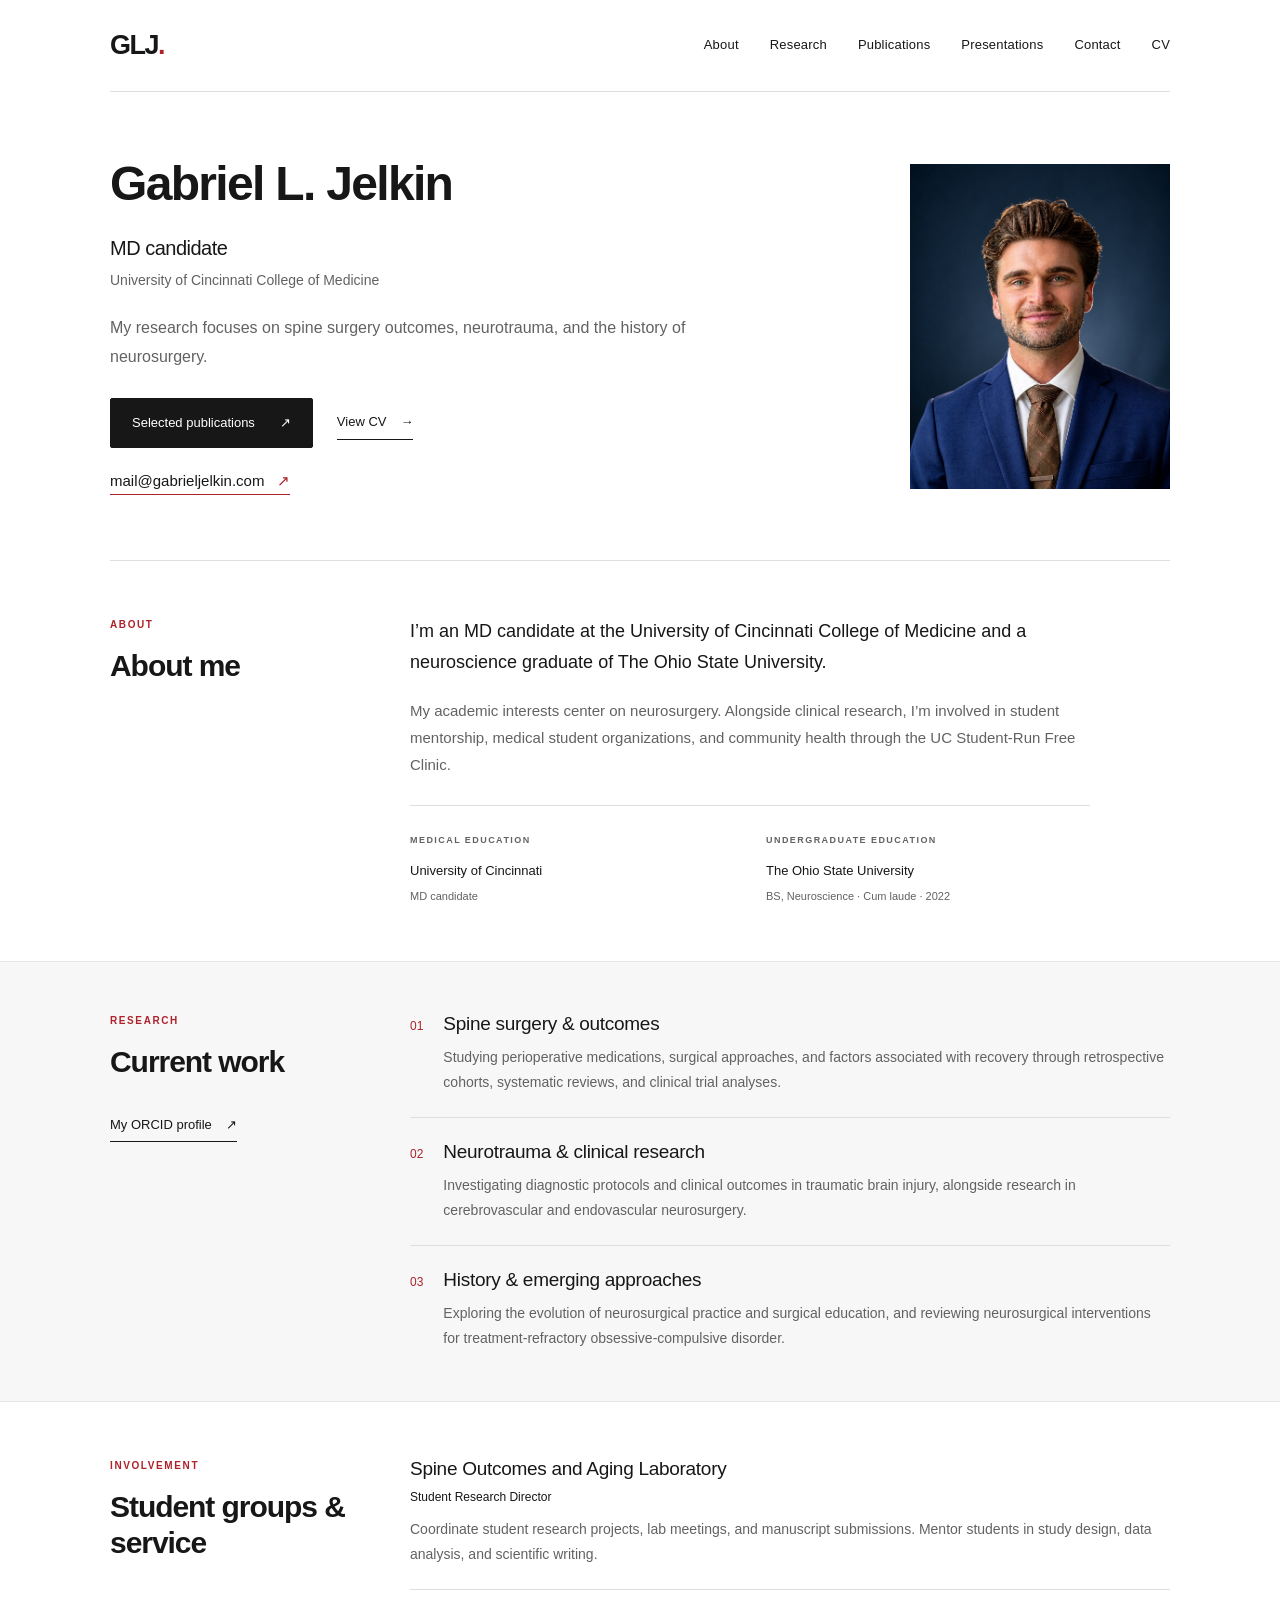
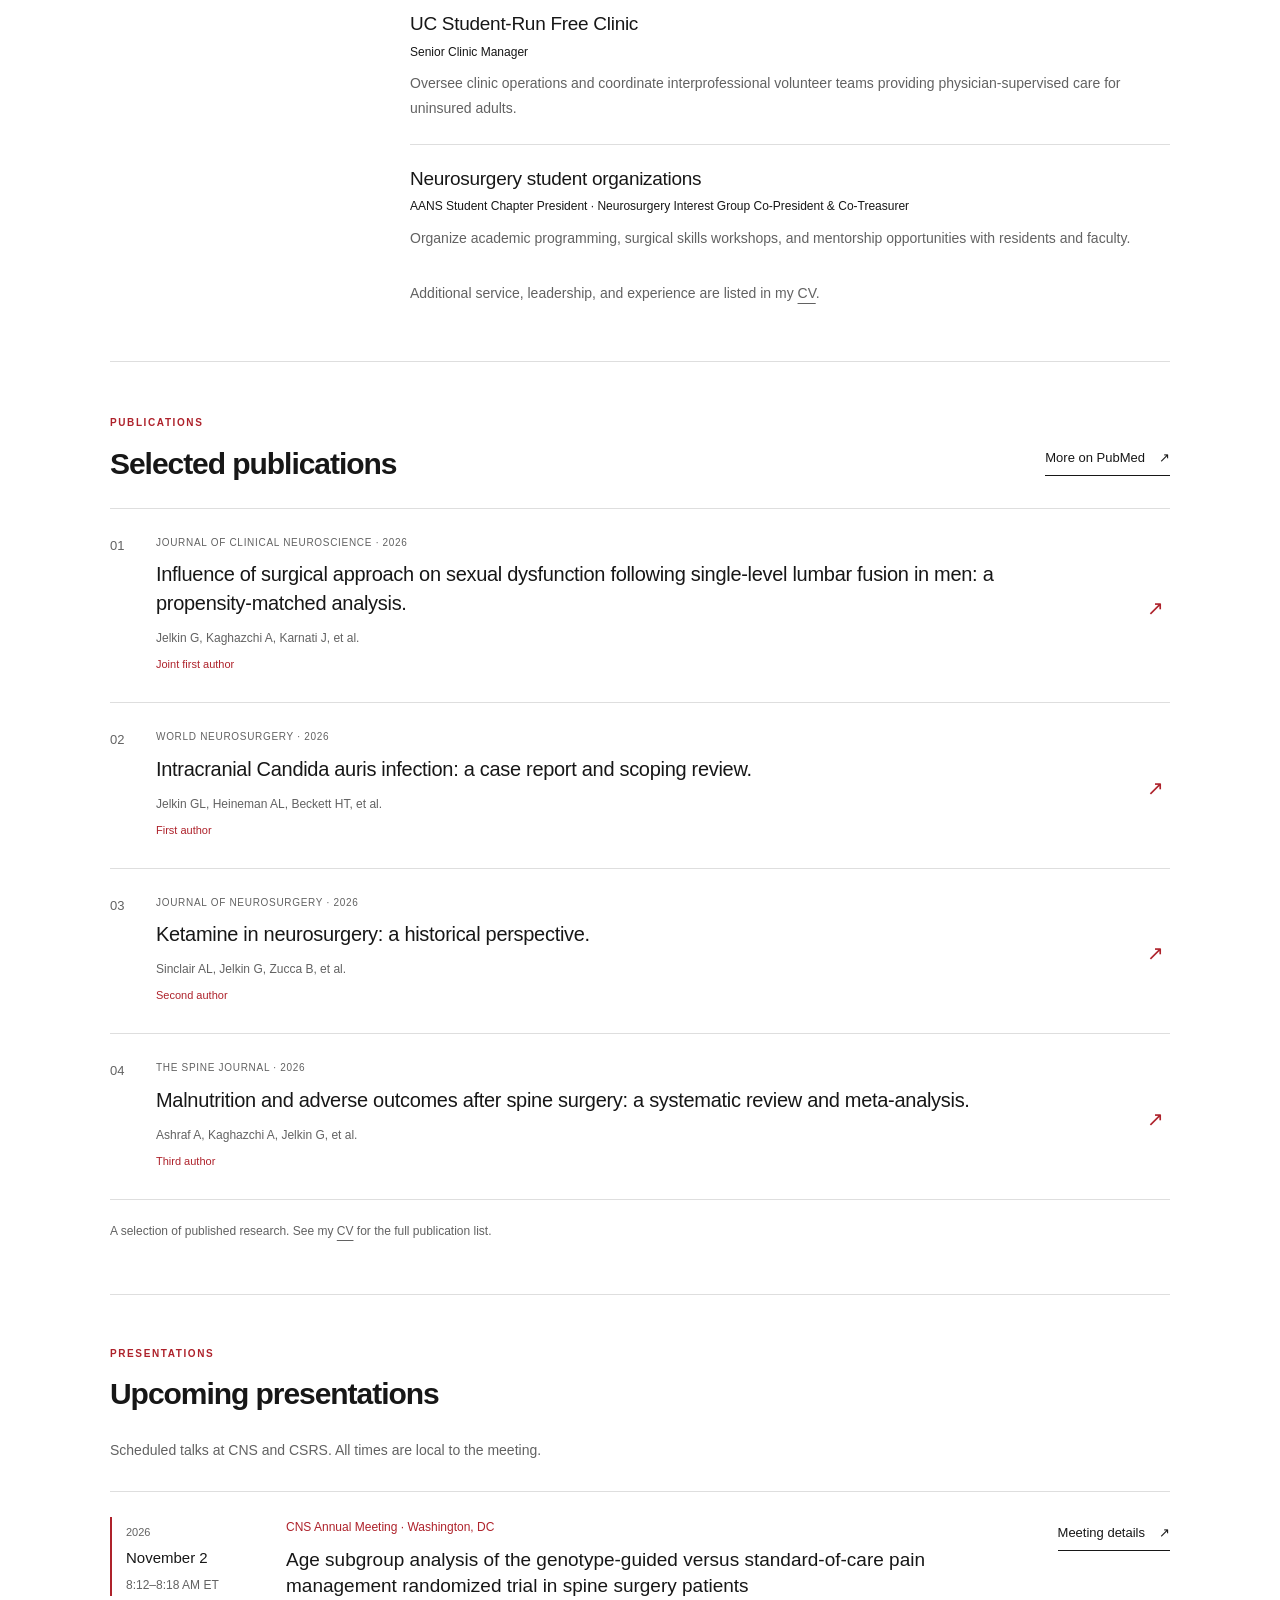
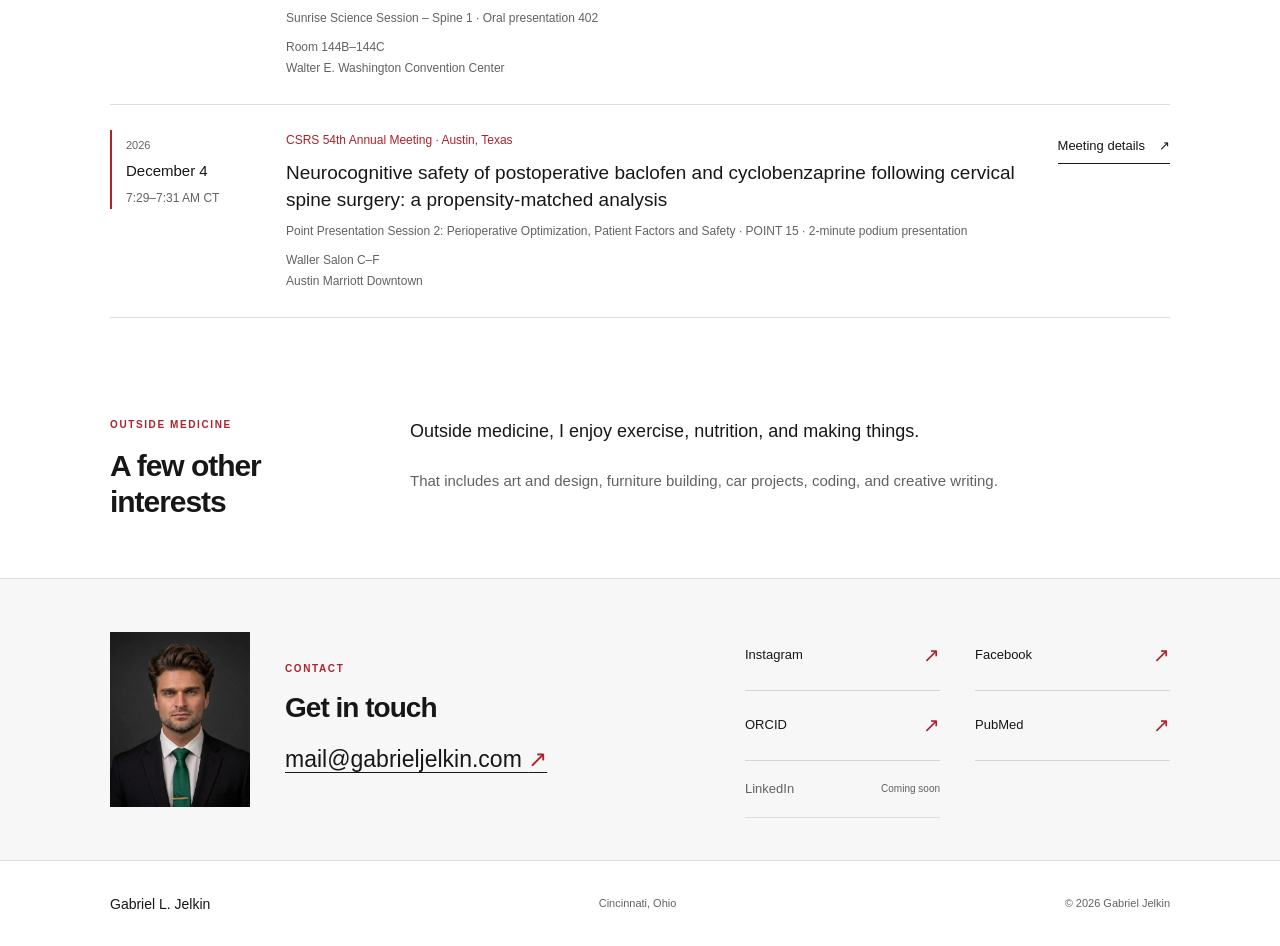
==== commit 99c37fb1: "Simplify location labels and update portrait layout" ====
--- a/index.html
+++ b/index.html
@@ -2,17 +2,17 @@
 <html lang="en"><head><meta charset="utf-8"><meta name="viewport" content="width=device-width, initial-scale=1">
 <title>Gabriel L. Jelkin | Medical Student &amp; Researcher</title><meta name="description" content="Gabriel L. Jelkin is a medical student at the University of Cincinnati College of Medicine, with research interests in neurosurgery and spine outcomes.">
 <meta name="theme-color" content="#ffffff"><meta property="og:type" content="website"><meta property="og:title" content="Gabriel L. Jelkin | Medical Student &amp; Researcher"><meta property="og:description" content="Gabriel L. Jelkin is a medical student at the University of Cincinnati College of Medicine, with research interests in neurosurgery and spine outcomes.">
-<link rel="canonical" href="https://gabrieljelkin.com/"><meta property="og:url" content="https://gabrieljelkin.com/"><meta property="og:image" content="https://gabrieljelkin.com/assets/headshot.jpg"><meta property="og:image:alt" content="Gabriel Jelkin"><meta name="author" content="Gabriel L. Jelkin">
+<link rel="canonical" href="https://gabrieljelkin.com/"><meta property="og:url" content="https://gabrieljelkin.com/"><meta property="og:image" content="https://gabrieljelkin.com/assets/headshot.jpg?v=20261002"><meta property="og:image:alt" content="Gabriel Jelkin"><meta name="author" content="Gabriel L. Jelkin">
 <link rel="icon" href="assets/favicon.svg" type="image/svg+xml"><link rel="stylesheet" href="styles.css"></head><body>
 <a class="skip-link" href="#main">Skip to content</a><header class="site-header wrap"><a class="wordmark" href="index.html" aria-label="Gabriel Jelkin home">GLJ<span>.</span></a>
 <nav aria-label="Main navigation"><a href="#about">About</a><a href="#research">Research</a><a href="#publications">Publications</a><a href="#presentations">Presentations</a><a href="#connect">Contact</a><a href="cv.html" >CV</a></nav></header>
 <main id="main">
 <section class="hero wrap" aria-labelledby="hero-title">
-<div class="hero-copy"><p class="eyebrow">Cincinnati, Ohio</p><h1 id="hero-title">Gabriel L. Jelkin</h1>
+<div class="hero-copy"><h1 id="hero-title">Gabriel L. Jelkin</h1>
 <p class="hero-role">MD candidate</p><p class="hero-school">University of Cincinnati College of Medicine</p>
 <p class="hero-intro">My research focuses on spine surgery outcomes, neurotrauma, and the history of neurosurgery.</p>
 <div class="hero-actions"><a class="button" href="#publications">Selected publications <span aria-hidden="true">↗</span></a><a class="text-link" href="cv.html">View CV <span aria-hidden="true">→</span></a></div><a class="hero-email" href="mailto:mail@gabrieljelkin.com">mail@gabrieljelkin.com <span aria-hidden="true">↗</span></a></div>
-<figure class="portrait"><img src="assets/headshot.jpg" alt="Gabriel Jelkin wearing a navy suit" width="928" height="1152" fetchpriority="high"><figcaption><span>Gabriel L. Jelkin</span><span>Cincinnati, Ohio</span></figcaption></figure>
+<figure class="portrait"><img src="assets/headshot.jpg?v=20261002" alt="Gabriel Jelkin wearing a navy suit" width="1126" height="1397" fetchpriority="high"></figure>
 </section>
 <section id="about" class="about section wrap" aria-labelledby="about-title"><div class="section-label"><span class="section-index">ABOUT</span><h2 id="about-title">About me</h2></div>
 <div class="section-body"><p class="lead">I’m an MD candidate at the University of Cincinnati College of Medicine and a neuroscience graduate of The Ohio State University.</p>
@@ -36,5 +36,5 @@
 <article class="event"><div class="event-date"><span>2026</span><p><time datetime="2026-12-04">December 4</time></p><p class="event-time">7:29–7:31 AM CT</p></div><div><p class="event-meeting">CSRS 54th Annual Meeting · Austin, Texas</p><h3>Neurocognitive safety of postoperative baclofen and cyclobenzaprine following cervical spine surgery: a propensity-matched analysis</h3><p class="event-note">Point Presentation Session 2: Perioperative Optimization, Patient Factors and Safety · POINT 15 · 2-minute podium presentation</p><p class="event-note">Waller Salon C–F<br>Austin Marriott Downtown</p></div><a class="text-link" href="https://www.csrs.org/meetings/am26" target="_blank" rel="noopener noreferrer">Meeting details <span aria-hidden="true">↗</span><span class="sr-only"> (opens in a new tab)</span></a></article>
 </div></section>
 <section class="beyond section wrap" aria-labelledby="beyond-title"><div class="section-label"><span class="section-index">OUTSIDE MEDICINE</span><h2 id="beyond-title">A few other interests</h2></div><div class="section-body"><p class="lead">Outside medicine, I enjoy exercise, nutrition, and making things.</p><p>That includes art and design, furniture building, car projects, coding, and creative writing.</p></div></section>
-<section id="connect" class="connect-band" aria-labelledby="connect-title"><div class="wrap connect"><img class="contact-portrait" src="assets/headshot-green-tie.jpg" alt="Gabriel Jelkin wearing a dark suit and green tie" width="928" height="1152" loading="lazy"><div><span class="section-index">CONTACT</span><h2 id="connect-title">Get in touch</h2><a class="contact-email" href="mailto:mail@gabrieljelkin.com">mail@gabrieljelkin.com <span aria-hidden="true">↗</span></a></div><div class="social-links"><a href="https://www.instagram.com/gljelkin" target="_blank" rel="noopener noreferrer">Instagram <span aria-hidden="true">↗</span><span class="sr-only"> (opens in a new tab)</span></a><a href="https://www.facebook.com/gljelkin" target="_blank" rel="noopener noreferrer">Facebook <span aria-hidden="true">↗</span><span class="sr-only"> (opens in a new tab)</span></a><a href="https://orcid.org/0009-0005-4633-8423" target="_blank" rel="noopener noreferrer">ORCID <span aria-hidden="true">↗</span><span class="sr-only"> (opens in a new tab)</span></a><a href="https://pubmed.ncbi.nlm.nih.gov/?term=Jelkin+G&amp;sort=date&amp;format=abstract&amp;size=50" target="_blank" rel="noopener noreferrer">PubMed <span aria-hidden="true">↗</span><span class="sr-only"> (opens in a new tab)</span></a><span class="social-placeholder">LinkedIn <span>Coming soon</span></span></div></div></section>
+<section id="connect" class="connect-band" aria-labelledby="connect-title"><div class="wrap connect"><img class="contact-portrait" src="assets/headshot-green-tie.jpg?v=20261002" alt="Gabriel Jelkin wearing a dark suit and green tie" width="928" height="1152" loading="lazy"><div><span class="section-index">CONTACT</span><h2 id="connect-title">Get in touch</h2><a class="contact-email" href="mailto:mail@gabrieljelkin.com">mail@gabrieljelkin.com <span aria-hidden="true">↗</span></a></div><div class="social-links"><a href="https://www.instagram.com/gljelkin" target="_blank" rel="noopener noreferrer">Instagram <span aria-hidden="true">↗</span><span class="sr-only"> (opens in a new tab)</span></a><a href="https://www.facebook.com/gljelkin" target="_blank" rel="noopener noreferrer">Facebook <span aria-hidden="true">↗</span><span class="sr-only"> (opens in a new tab)</span></a><a href="https://orcid.org/0009-0005-4633-8423" target="_blank" rel="noopener noreferrer">ORCID <span aria-hidden="true">↗</span><span class="sr-only"> (opens in a new tab)</span></a><a href="https://pubmed.ncbi.nlm.nih.gov/?term=Jelkin+G&amp;sort=date&amp;format=abstract&amp;size=50" target="_blank" rel="noopener noreferrer">PubMed <span aria-hidden="true">↗</span><span class="sr-only"> (opens in a new tab)</span></a><span class="social-placeholder">LinkedIn <span>Coming soon</span></span></div></div></section>
 </main><footer class="site-footer wrap"><a href="index.html" class="footer-name">Gabriel L. Jelkin</a><span>Cincinnati, Ohio</span><span>© 2026 Gabriel Jelkin</span></footer><script src="site.js" defer></script></body></html>
--- a/styles.css
+++ b/styles.css
@@ -93,7 +93,7 @@
 .cv-heading{display:flex;justify-content:space-between;gap:32px;align-items:start}
 .cv-heading-copy{min-width:0}
 .cv-heading-copy>p:not(.eyebrow){font-size:13px;color:var(--muted);margin-top:16px}
-.cv-portrait{display:block;width:165px;height:165px;object-fit:cover;flex-shrink:0}
+.cv-portrait{display:block;width:165px;height:auto;aspect-ratio:4/5;object-fit:cover;object-position:center top;flex-shrink:0}
 @media(max-width:1000px){.connect{grid-template-columns:120px minmax(0,1fr);gap:25px}.contact-portrait{width:120px;grid-row:1/3}.connect .social-links{grid-column:2}}
-@media(max-width:700px){.connect{grid-template-columns:90px minmax(0,1fr);gap:20px}.contact-portrait{width:90px;grid-row:auto}.contact-email{font-size:16px}.connect .social-links{grid-column:1/-1}.cv-heading{flex-direction:column;gap:24px}.cv-portrait{width:140px;height:140px}.social-placeholder{font-size:13px}}
+@media(max-width:700px){.connect{grid-template-columns:90px minmax(0,1fr);gap:20px}.contact-portrait{width:90px;grid-row:auto}.contact-email{font-size:16px}.connect .social-links{grid-column:1/-1}.cv-heading{flex-direction:column;gap:24px}.cv-portrait{width:140px;height:auto}.social-placeholder{font-size:13px}}
 @media print{.cv-portrait{display:none}.cv-heading{display:block}.cv-heading-copy>p:not(.eyebrow){font-size:9pt;margin-top:10px}}
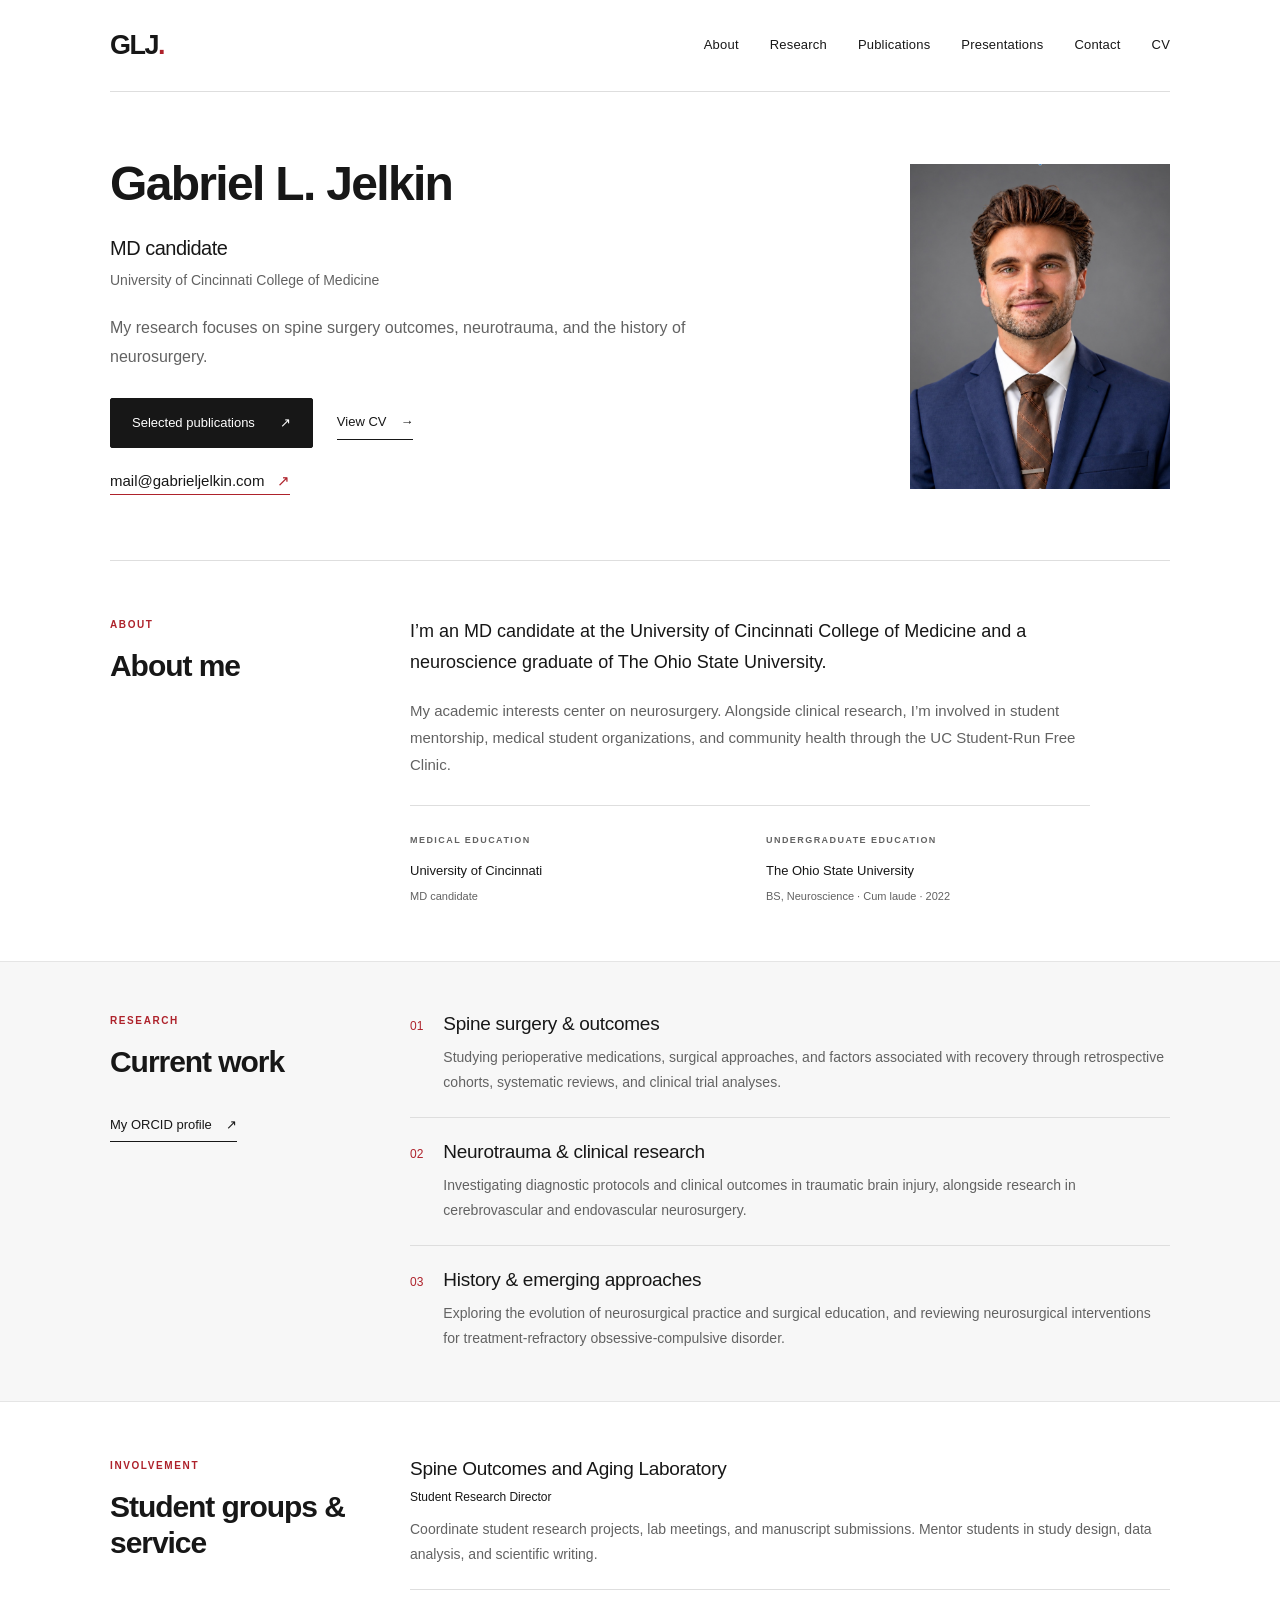
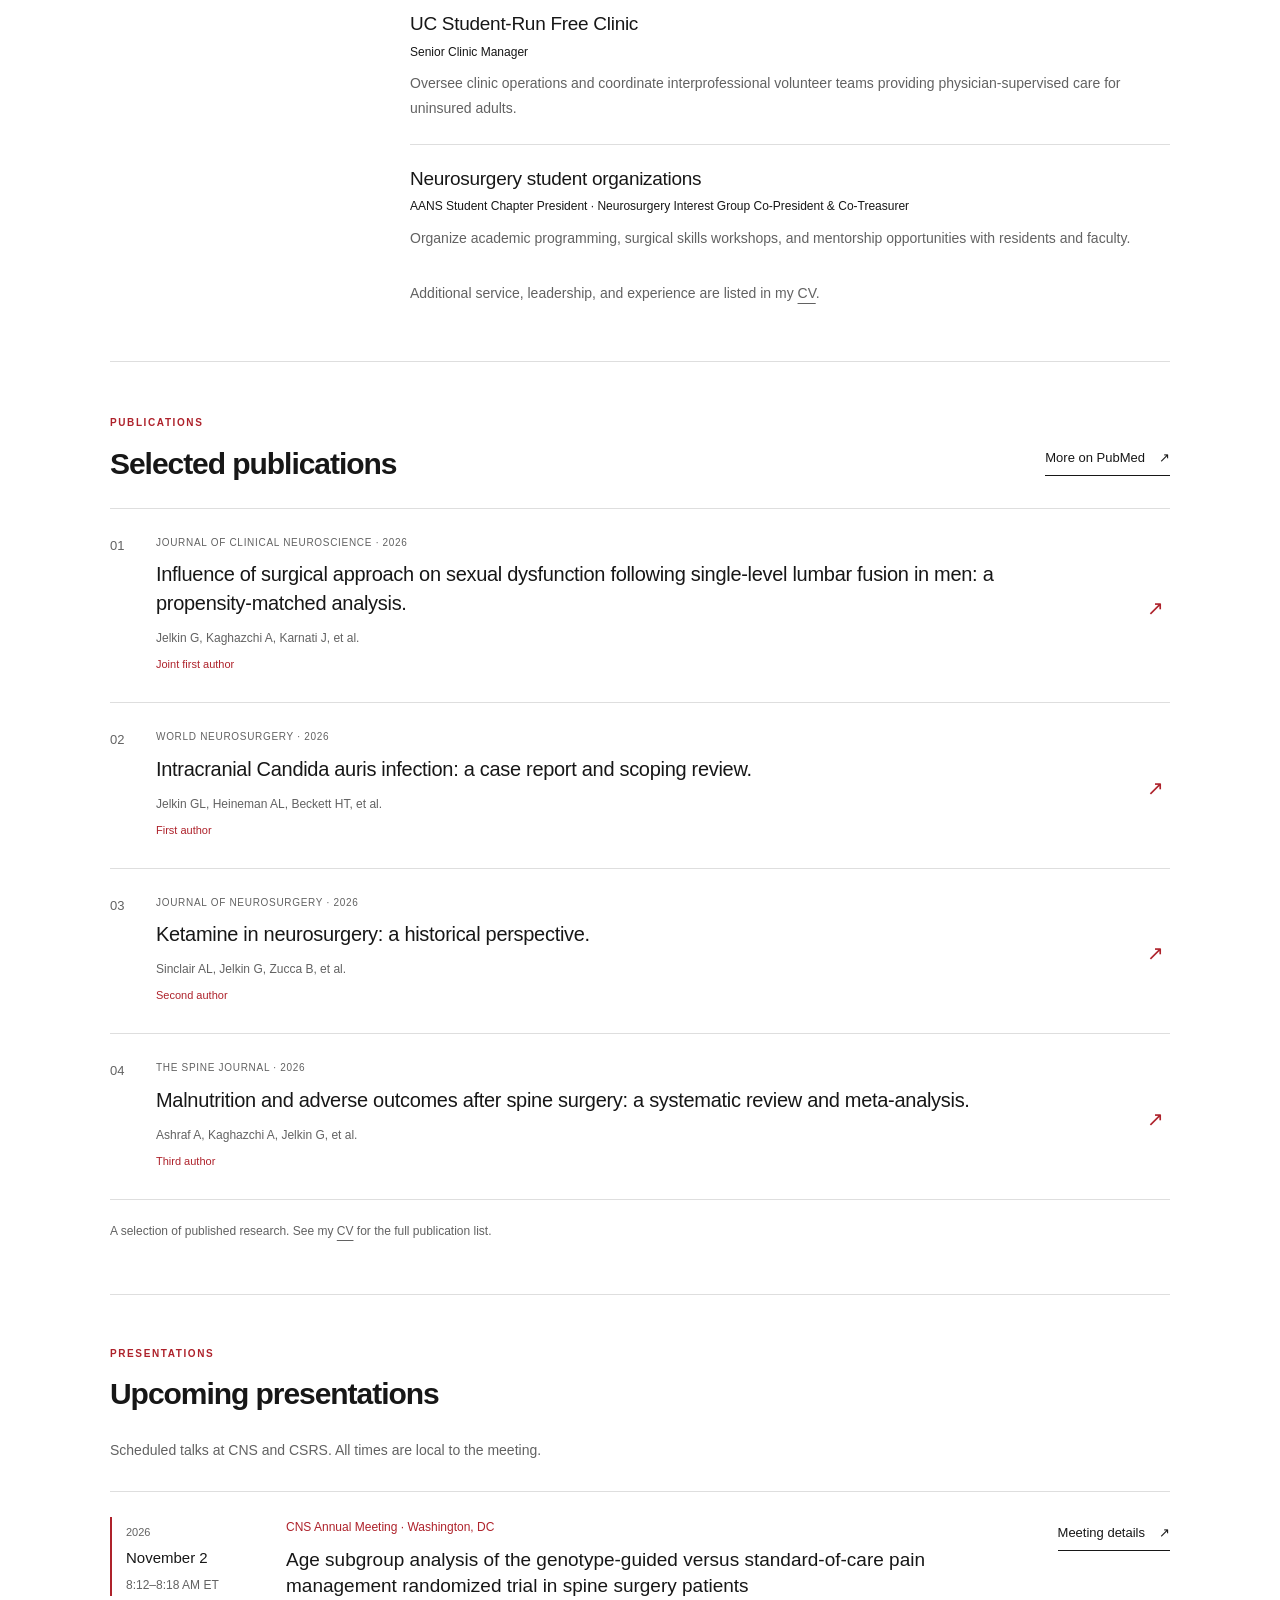
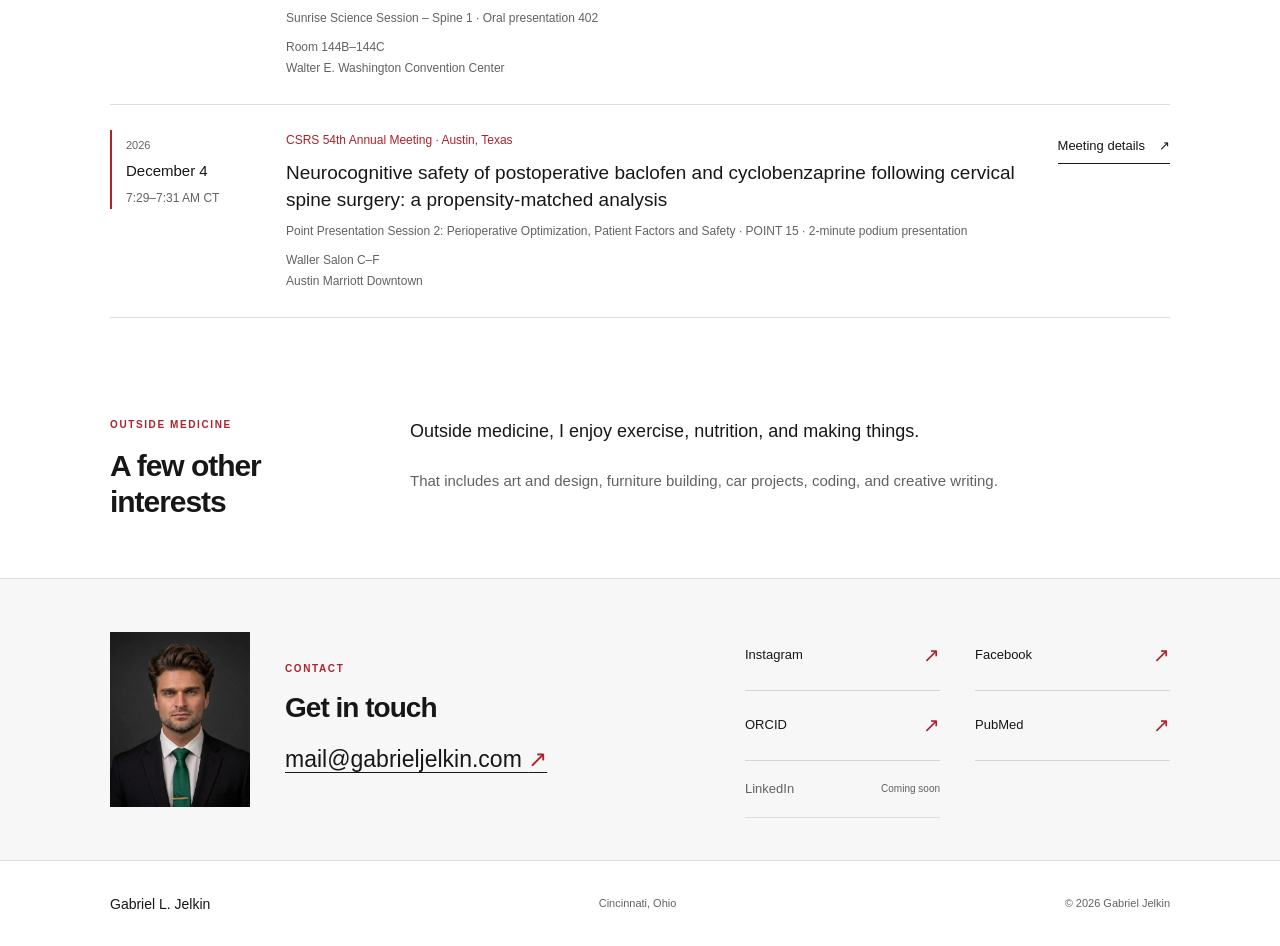
==== commit 33fb2e15: "Refresh homepage portrait dimensions and cache" ====
--- a/index.html
+++ b/index.html
@@ -2,7 +2,7 @@
 <html lang="en"><head><meta charset="utf-8"><meta name="viewport" content="width=device-width, initial-scale=1">
 <title>Gabriel L. Jelkin | Medical Student &amp; Researcher</title><meta name="description" content="Gabriel L. Jelkin is a medical student at the University of Cincinnati College of Medicine, with research interests in neurosurgery and spine outcomes.">
 <meta name="theme-color" content="#ffffff"><meta property="og:type" content="website"><meta property="og:title" content="Gabriel L. Jelkin | Medical Student &amp; Researcher"><meta property="og:description" content="Gabriel L. Jelkin is a medical student at the University of Cincinnati College of Medicine, with research interests in neurosurgery and spine outcomes.">
-<link rel="canonical" href="https://gabrieljelkin.com/"><meta property="og:url" content="https://gabrieljelkin.com/"><meta property="og:image" content="https://gabrieljelkin.com/assets/headshot.jpg?v=20261002"><meta property="og:image:alt" content="Gabriel Jelkin"><meta name="author" content="Gabriel L. Jelkin">
+<link rel="canonical" href="https://gabrieljelkin.com/"><meta property="og:url" content="https://gabrieljelkin.com/"><meta property="og:image" content="https://gabrieljelkin.com/assets/headshot.jpg?v=20261003"><meta property="og:image:alt" content="Gabriel Jelkin"><meta name="author" content="Gabriel L. Jelkin">
 <link rel="icon" href="assets/favicon.svg" type="image/svg+xml"><link rel="stylesheet" href="styles.css"></head><body>
 <a class="skip-link" href="#main">Skip to content</a><header class="site-header wrap"><a class="wordmark" href="index.html" aria-label="Gabriel Jelkin home">GLJ<span>.</span></a>
 <nav aria-label="Main navigation"><a href="#about">About</a><a href="#research">Research</a><a href="#publications">Publications</a><a href="#presentations">Presentations</a><a href="#connect">Contact</a><a href="cv.html" >CV</a></nav></header>
@@ -12,7 +12,7 @@
 <p class="hero-role">MD candidate</p><p class="hero-school">University of Cincinnati College of Medicine</p>
 <p class="hero-intro">My research focuses on spine surgery outcomes, neurotrauma, and the history of neurosurgery.</p>
 <div class="hero-actions"><a class="button" href="#publications">Selected publications <span aria-hidden="true">↗</span></a><a class="text-link" href="cv.html">View CV <span aria-hidden="true">→</span></a></div><a class="hero-email" href="mailto:mail@gabrieljelkin.com">mail@gabrieljelkin.com <span aria-hidden="true">↗</span></a></div>
-<figure class="portrait"><img src="assets/headshot.jpg?v=20261002" alt="Gabriel Jelkin wearing a navy suit" width="1126" height="1397" fetchpriority="high"></figure>
+<figure class="portrait"><img src="assets/headshot.jpg?v=20261003" alt="Gabriel Jelkin wearing a navy suit" width="1628" height="1880" fetchpriority="high"></figure>
 </section>
 <section id="about" class="about section wrap" aria-labelledby="about-title"><div class="section-label"><span class="section-index">ABOUT</span><h2 id="about-title">About me</h2></div>
 <div class="section-body"><p class="lead">I’m an MD candidate at the University of Cincinnati College of Medicine and a neuroscience graduate of The Ohio State University.</p>
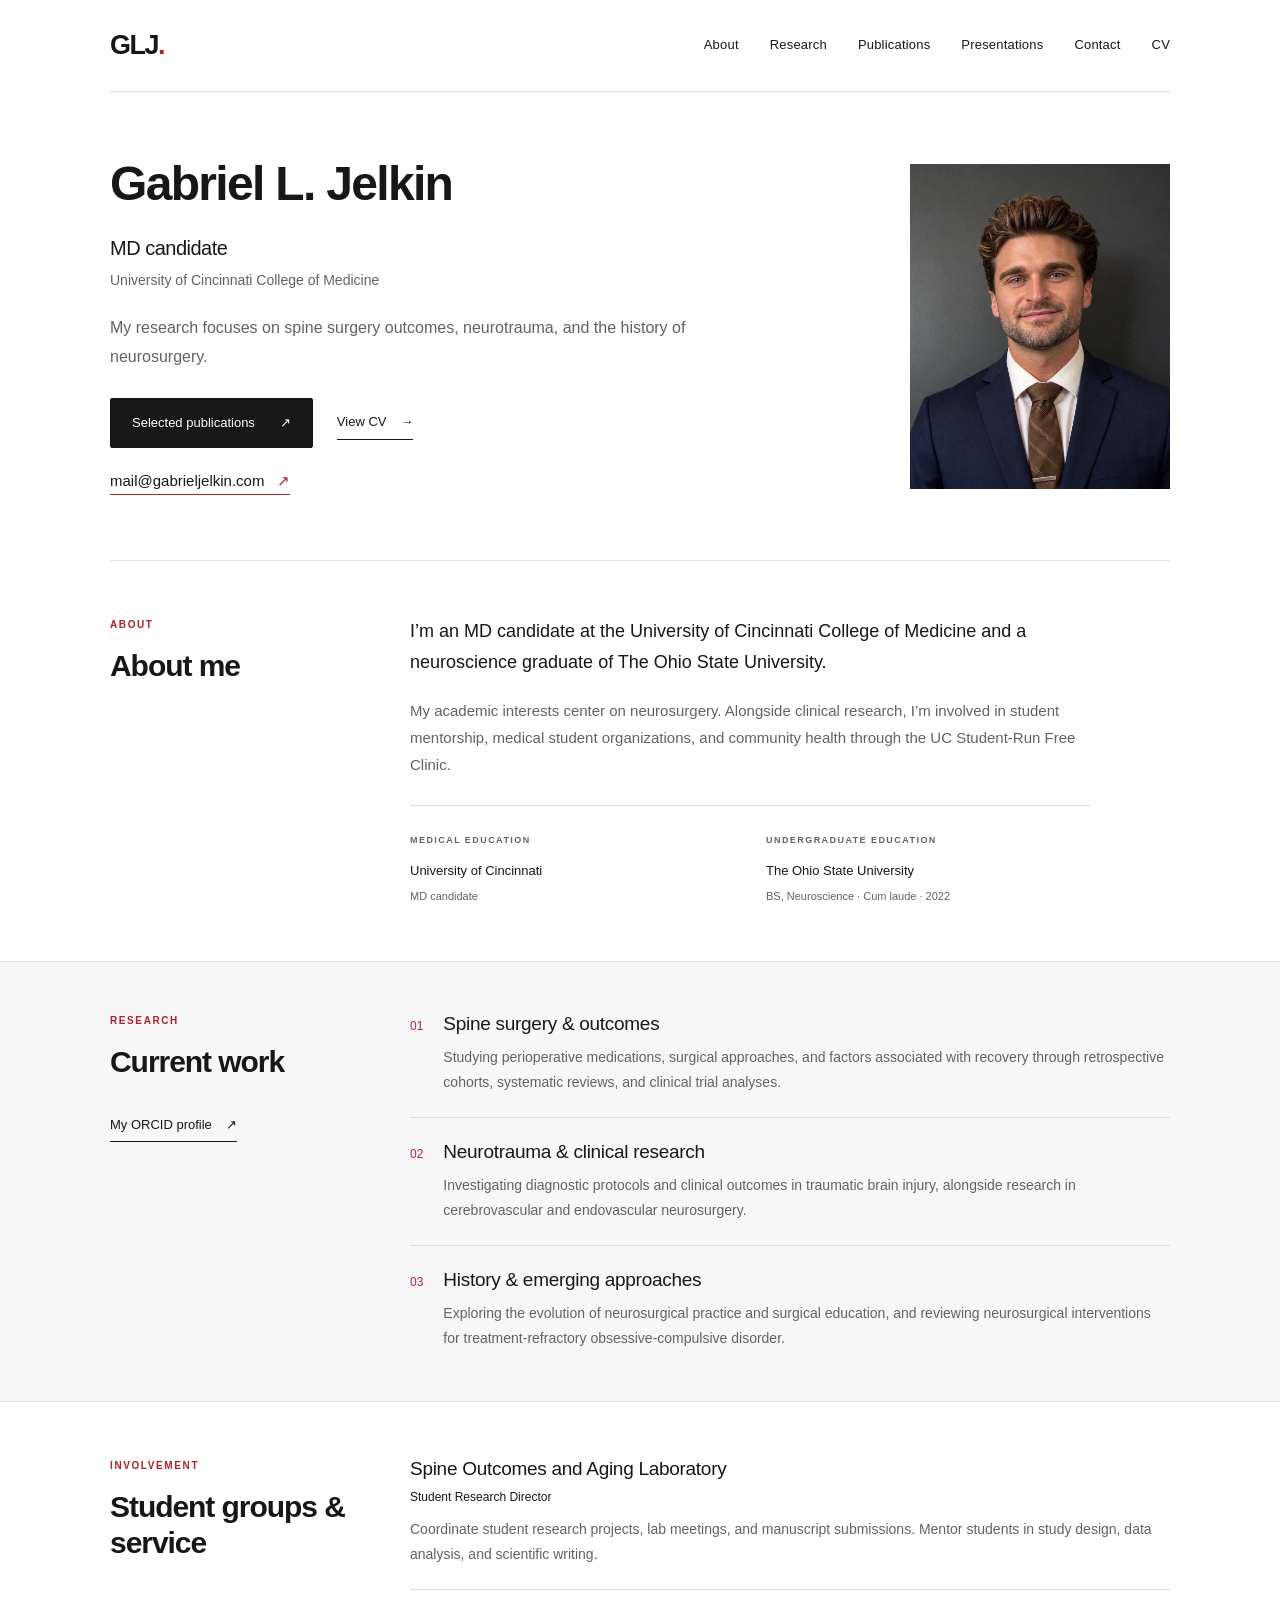
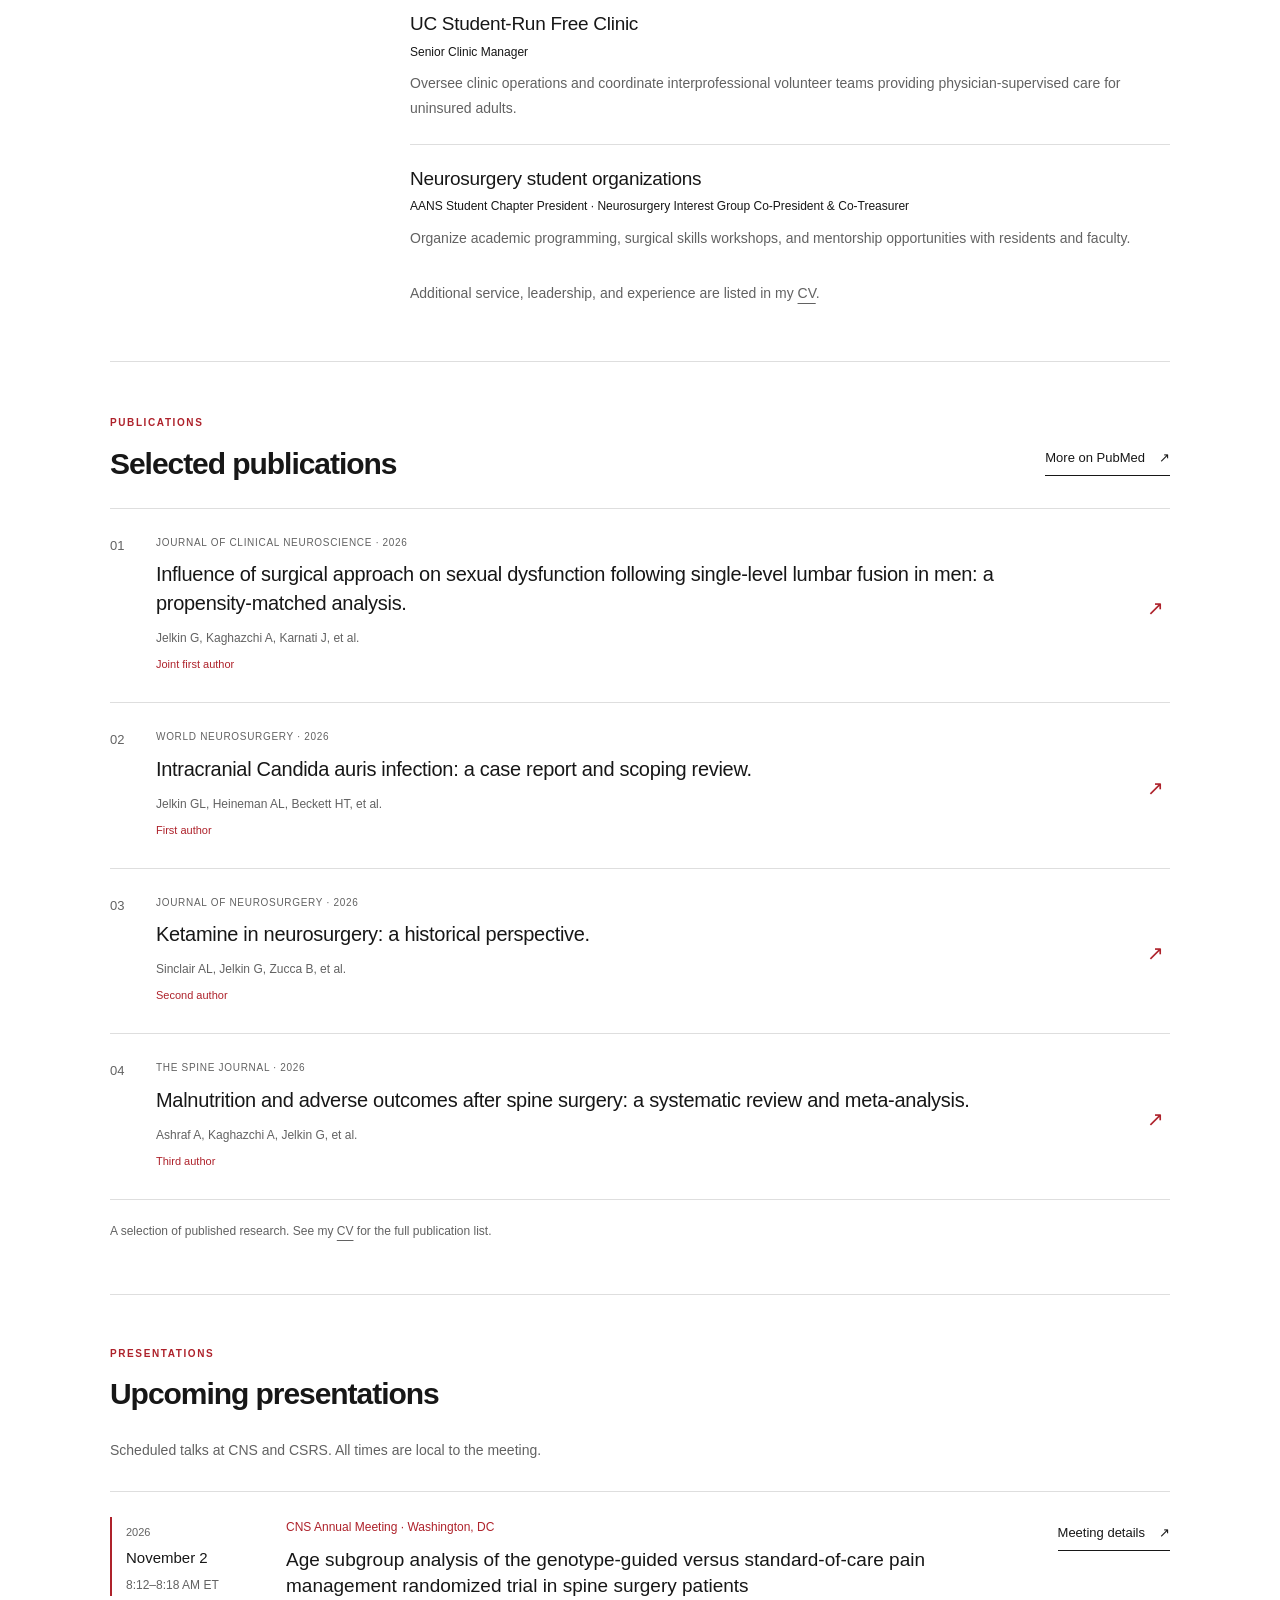
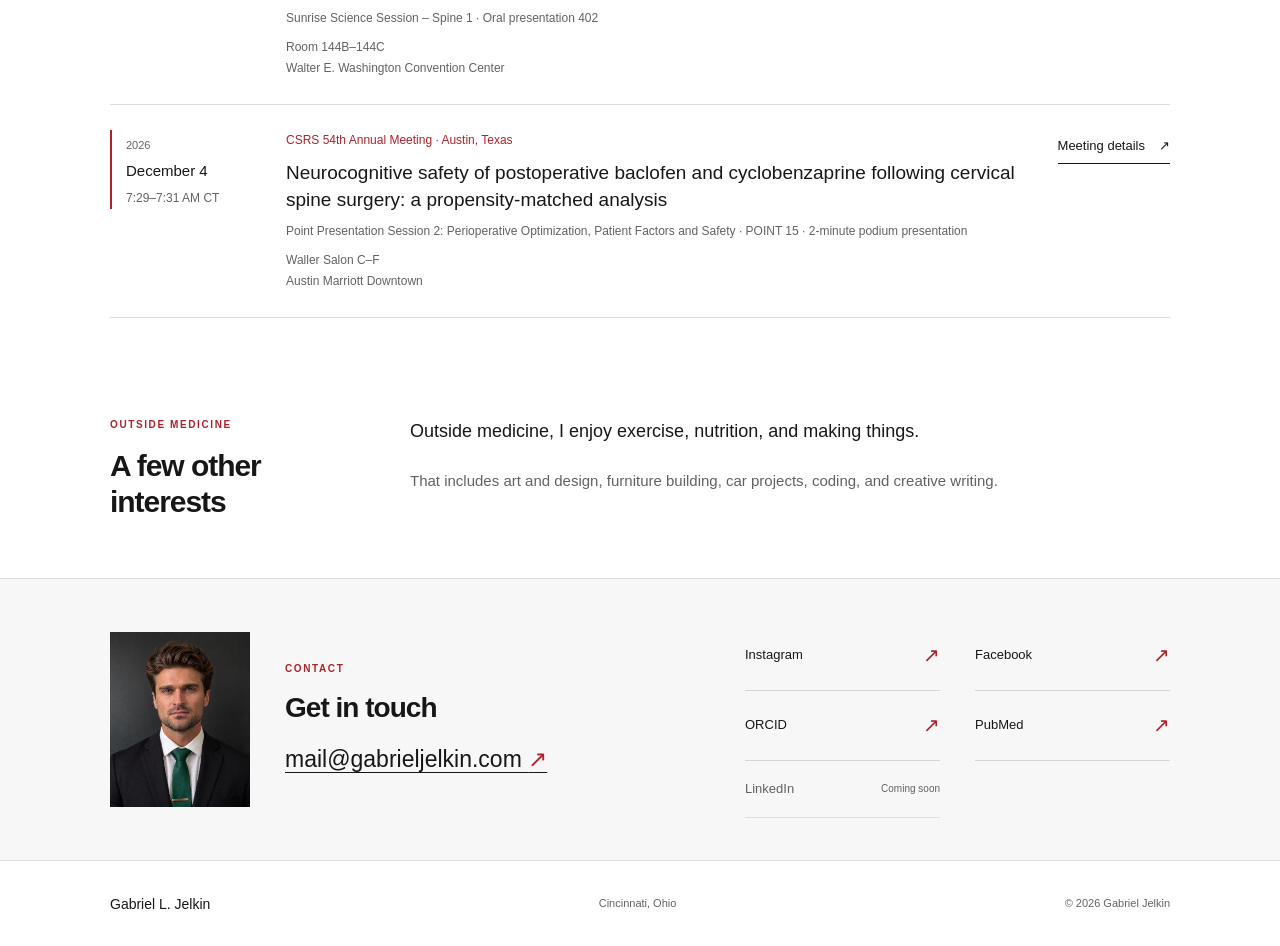
==== commit ee5fef46: "Refresh portrait dimensions and image versions" ====
--- a/index.html
+++ b/index.html
@@ -2,7 +2,7 @@
 <html lang="en"><head><meta charset="utf-8"><meta name="viewport" content="width=device-width, initial-scale=1">
 <title>Gabriel L. Jelkin | Medical Student &amp; Researcher</title><meta name="description" content="Gabriel L. Jelkin is a medical student at the University of Cincinnati College of Medicine, with research interests in neurosurgery and spine outcomes.">
 <meta name="theme-color" content="#ffffff"><meta property="og:type" content="website"><meta property="og:title" content="Gabriel L. Jelkin | Medical Student &amp; Researcher"><meta property="og:description" content="Gabriel L. Jelkin is a medical student at the University of Cincinnati College of Medicine, with research interests in neurosurgery and spine outcomes.">
-<link rel="canonical" href="https://gabrieljelkin.com/"><meta property="og:url" content="https://gabrieljelkin.com/"><meta property="og:image" content="https://gabrieljelkin.com/assets/headshot.jpg?v=20261003"><meta property="og:image:alt" content="Gabriel Jelkin"><meta name="author" content="Gabriel L. Jelkin">
+<link rel="canonical" href="https://gabrieljelkin.com/"><meta property="og:url" content="https://gabrieljelkin.com/"><meta property="og:image" content="https://gabrieljelkin.com/assets/headshot.jpg?v=20261008"><meta property="og:image:alt" content="Gabriel Jelkin"><meta name="author" content="Gabriel L. Jelkin">
 <link rel="icon" href="assets/favicon.svg" type="image/svg+xml"><link rel="stylesheet" href="styles.css"></head><body>
 <a class="skip-link" href="#main">Skip to content</a><header class="site-header wrap"><a class="wordmark" href="index.html" aria-label="Gabriel Jelkin home">GLJ<span>.</span></a>
 <nav aria-label="Main navigation"><a href="#about">About</a><a href="#research">Research</a><a href="#publications">Publications</a><a href="#presentations">Presentations</a><a href="#connect">Contact</a><a href="cv.html" >CV</a></nav></header>
@@ -12,7 +12,7 @@
 <p class="hero-role">MD candidate</p><p class="hero-school">University of Cincinnati College of Medicine</p>
 <p class="hero-intro">My research focuses on spine surgery outcomes, neurotrauma, and the history of neurosurgery.</p>
 <div class="hero-actions"><a class="button" href="#publications">Selected publications <span aria-hidden="true">↗</span></a><a class="text-link" href="cv.html">View CV <span aria-hidden="true">→</span></a></div><a class="hero-email" href="mailto:mail@gabrieljelkin.com">mail@gabrieljelkin.com <span aria-hidden="true">↗</span></a></div>
-<figure class="portrait"><img src="assets/headshot.jpg?v=20261003" alt="Gabriel Jelkin wearing a navy suit" width="1628" height="1880" fetchpriority="high"></figure>
+<figure class="portrait"><img src="assets/headshot.jpg?v=20261008" alt="Gabriel Jelkin wearing a navy suit" width="1032" height="1280" fetchpriority="high"></figure>
 </section>
 <section id="about" class="about section wrap" aria-labelledby="about-title"><div class="section-label"><span class="section-index">ABOUT</span><h2 id="about-title">About me</h2></div>
 <div class="section-body"><p class="lead">I’m an MD candidate at the University of Cincinnati College of Medicine and a neuroscience graduate of The Ohio State University.</p>
@@ -36,5 +36,5 @@
 <article class="event"><div class="event-date"><span>2026</span><p><time datetime="2026-12-04">December 4</time></p><p class="event-time">7:29–7:31 AM CT</p></div><div><p class="event-meeting">CSRS 54th Annual Meeting · Austin, Texas</p><h3>Neurocognitive safety of postoperative baclofen and cyclobenzaprine following cervical spine surgery: a propensity-matched analysis</h3><p class="event-note">Point Presentation Session 2: Perioperative Optimization, Patient Factors and Safety · POINT 15 · 2-minute podium presentation</p><p class="event-note">Waller Salon C–F<br>Austin Marriott Downtown</p></div><a class="text-link" href="https://www.csrs.org/meetings/am26" target="_blank" rel="noopener noreferrer">Meeting details <span aria-hidden="true">↗</span><span class="sr-only"> (opens in a new tab)</span></a></article>
 </div></section>
 <section class="beyond section wrap" aria-labelledby="beyond-title"><div class="section-label"><span class="section-index">OUTSIDE MEDICINE</span><h2 id="beyond-title">A few other interests</h2></div><div class="section-body"><p class="lead">Outside medicine, I enjoy exercise, nutrition, and making things.</p><p>That includes art and design, furniture building, car projects, coding, and creative writing.</p></div></section>
-<section id="connect" class="connect-band" aria-labelledby="connect-title"><div class="wrap connect"><img class="contact-portrait" src="assets/headshot-green-tie.jpg?v=20261002" alt="Gabriel Jelkin wearing a dark suit and green tie" width="928" height="1152" loading="lazy"><div><span class="section-index">CONTACT</span><h2 id="connect-title">Get in touch</h2><a class="contact-email" href="mailto:mail@gabrieljelkin.com">mail@gabrieljelkin.com <span aria-hidden="true">↗</span></a></div><div class="social-links"><a href="https://www.instagram.com/gljelkin" target="_blank" rel="noopener noreferrer">Instagram <span aria-hidden="true">↗</span><span class="sr-only"> (opens in a new tab)</span></a><a href="https://www.facebook.com/gljelkin" target="_blank" rel="noopener noreferrer">Facebook <span aria-hidden="true">↗</span><span class="sr-only"> (opens in a new tab)</span></a><a href="https://orcid.org/0009-0005-4633-8423" target="_blank" rel="noopener noreferrer">ORCID <span aria-hidden="true">↗</span><span class="sr-only"> (opens in a new tab)</span></a><a href="https://pubmed.ncbi.nlm.nih.gov/?term=Jelkin+G&amp;sort=date&amp;format=abstract&amp;size=50" target="_blank" rel="noopener noreferrer">PubMed <span aria-hidden="true">↗</span><span class="sr-only"> (opens in a new tab)</span></a><span class="social-placeholder">LinkedIn <span>Coming soon</span></span></div></div></section>
+<section id="connect" class="connect-band" aria-labelledby="connect-title"><div class="wrap connect"><img class="contact-portrait" src="assets/headshot-green-tie.jpg?v=20261008" alt="Gabriel Jelkin wearing a dark suit and green tie" width="1032" height="1280" loading="lazy"><div><span class="section-index">CONTACT</span><h2 id="connect-title">Get in touch</h2><a class="contact-email" href="mailto:mail@gabrieljelkin.com">mail@gabrieljelkin.com <span aria-hidden="true">↗</span></a></div><div class="social-links"><a href="https://www.instagram.com/gljelkin" target="_blank" rel="noopener noreferrer">Instagram <span aria-hidden="true">↗</span><span class="sr-only"> (opens in a new tab)</span></a><a href="https://www.facebook.com/gljelkin" target="_blank" rel="noopener noreferrer">Facebook <span aria-hidden="true">↗</span><span class="sr-only"> (opens in a new tab)</span></a><a href="https://orcid.org/0009-0005-4633-8423" target="_blank" rel="noopener noreferrer">ORCID <span aria-hidden="true">↗</span><span class="sr-only"> (opens in a new tab)</span></a><a href="https://pubmed.ncbi.nlm.nih.gov/?term=Jelkin+G&amp;sort=date&amp;format=abstract&amp;size=50" target="_blank" rel="noopener noreferrer">PubMed <span aria-hidden="true">↗</span><span class="sr-only"> (opens in a new tab)</span></a><span class="social-placeholder">LinkedIn <span>Coming soon</span></span></div></div></section>
 </main><footer class="site-footer wrap"><a href="index.html" class="footer-name">Gabriel L. Jelkin</a><span>Cincinnati, Ohio</span><span>© 2026 Gabriel Jelkin</span></footer><script src="site.js" defer></script></body></html>
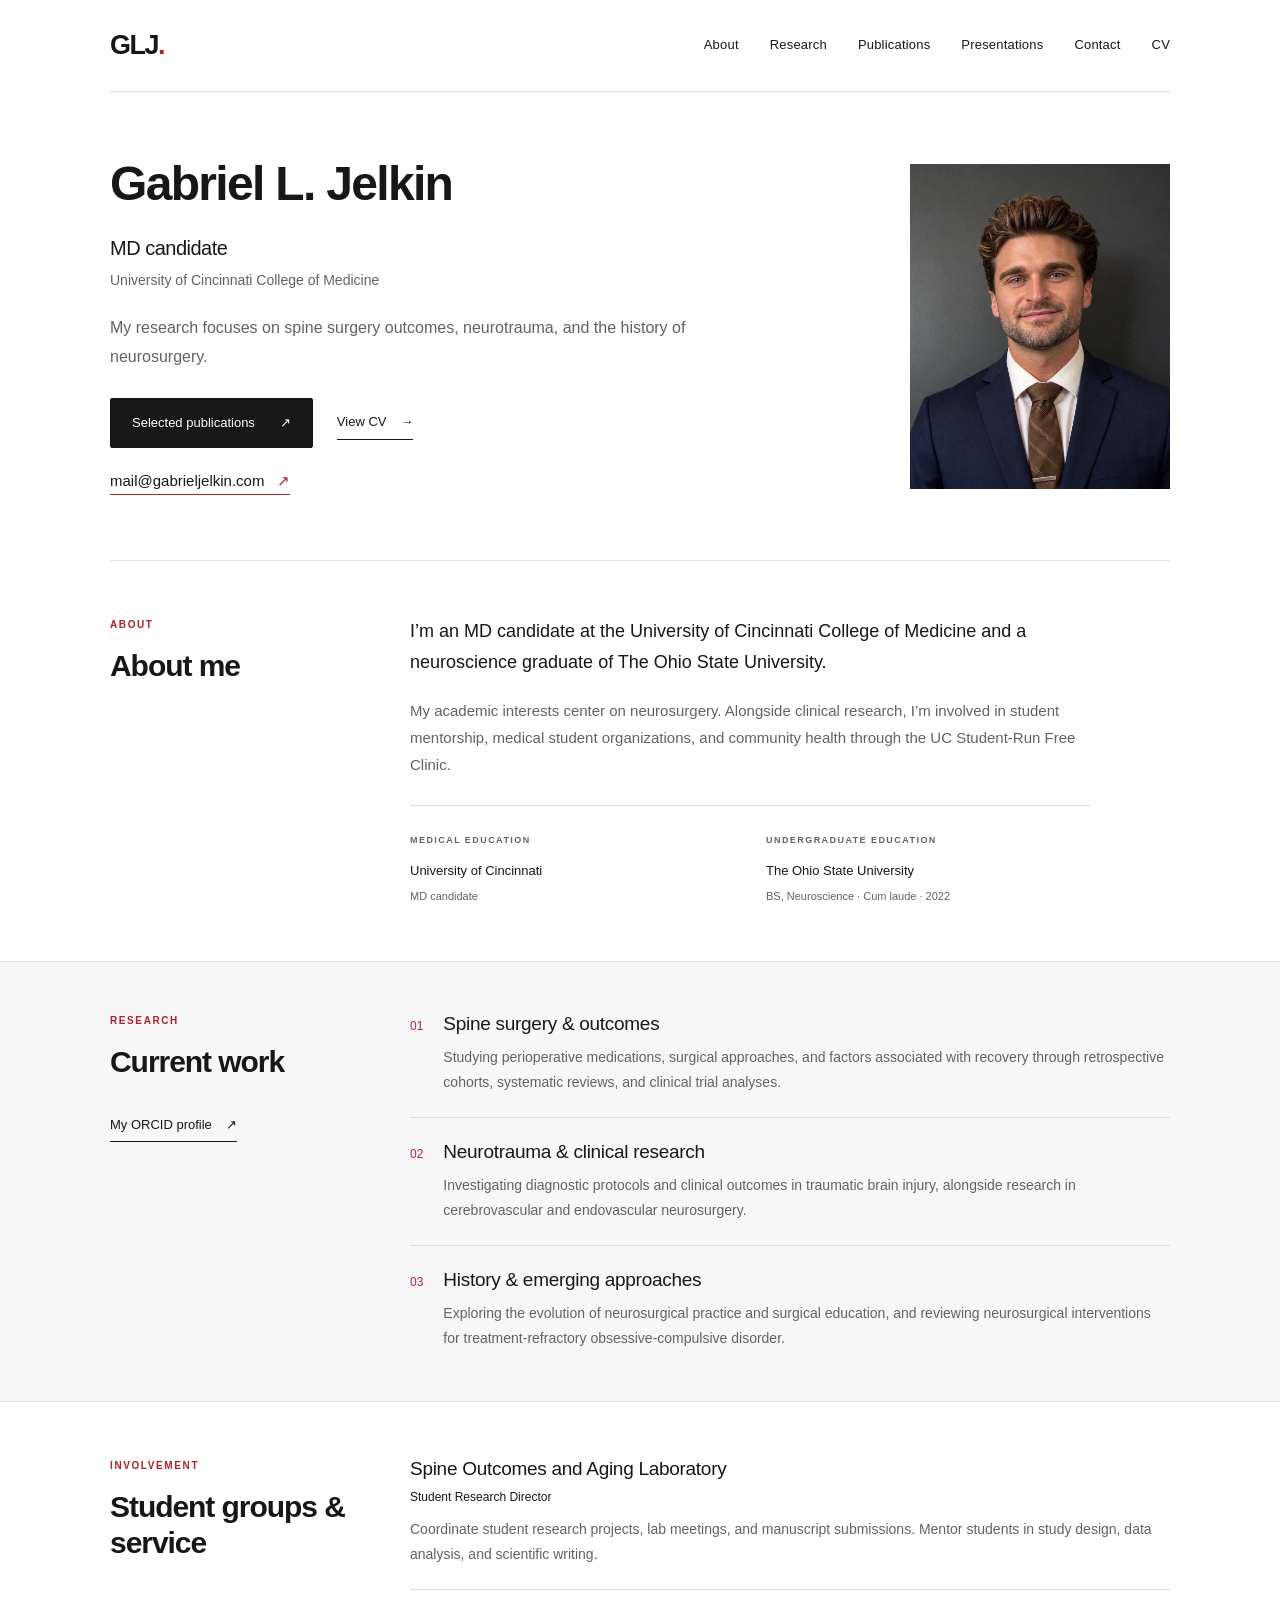
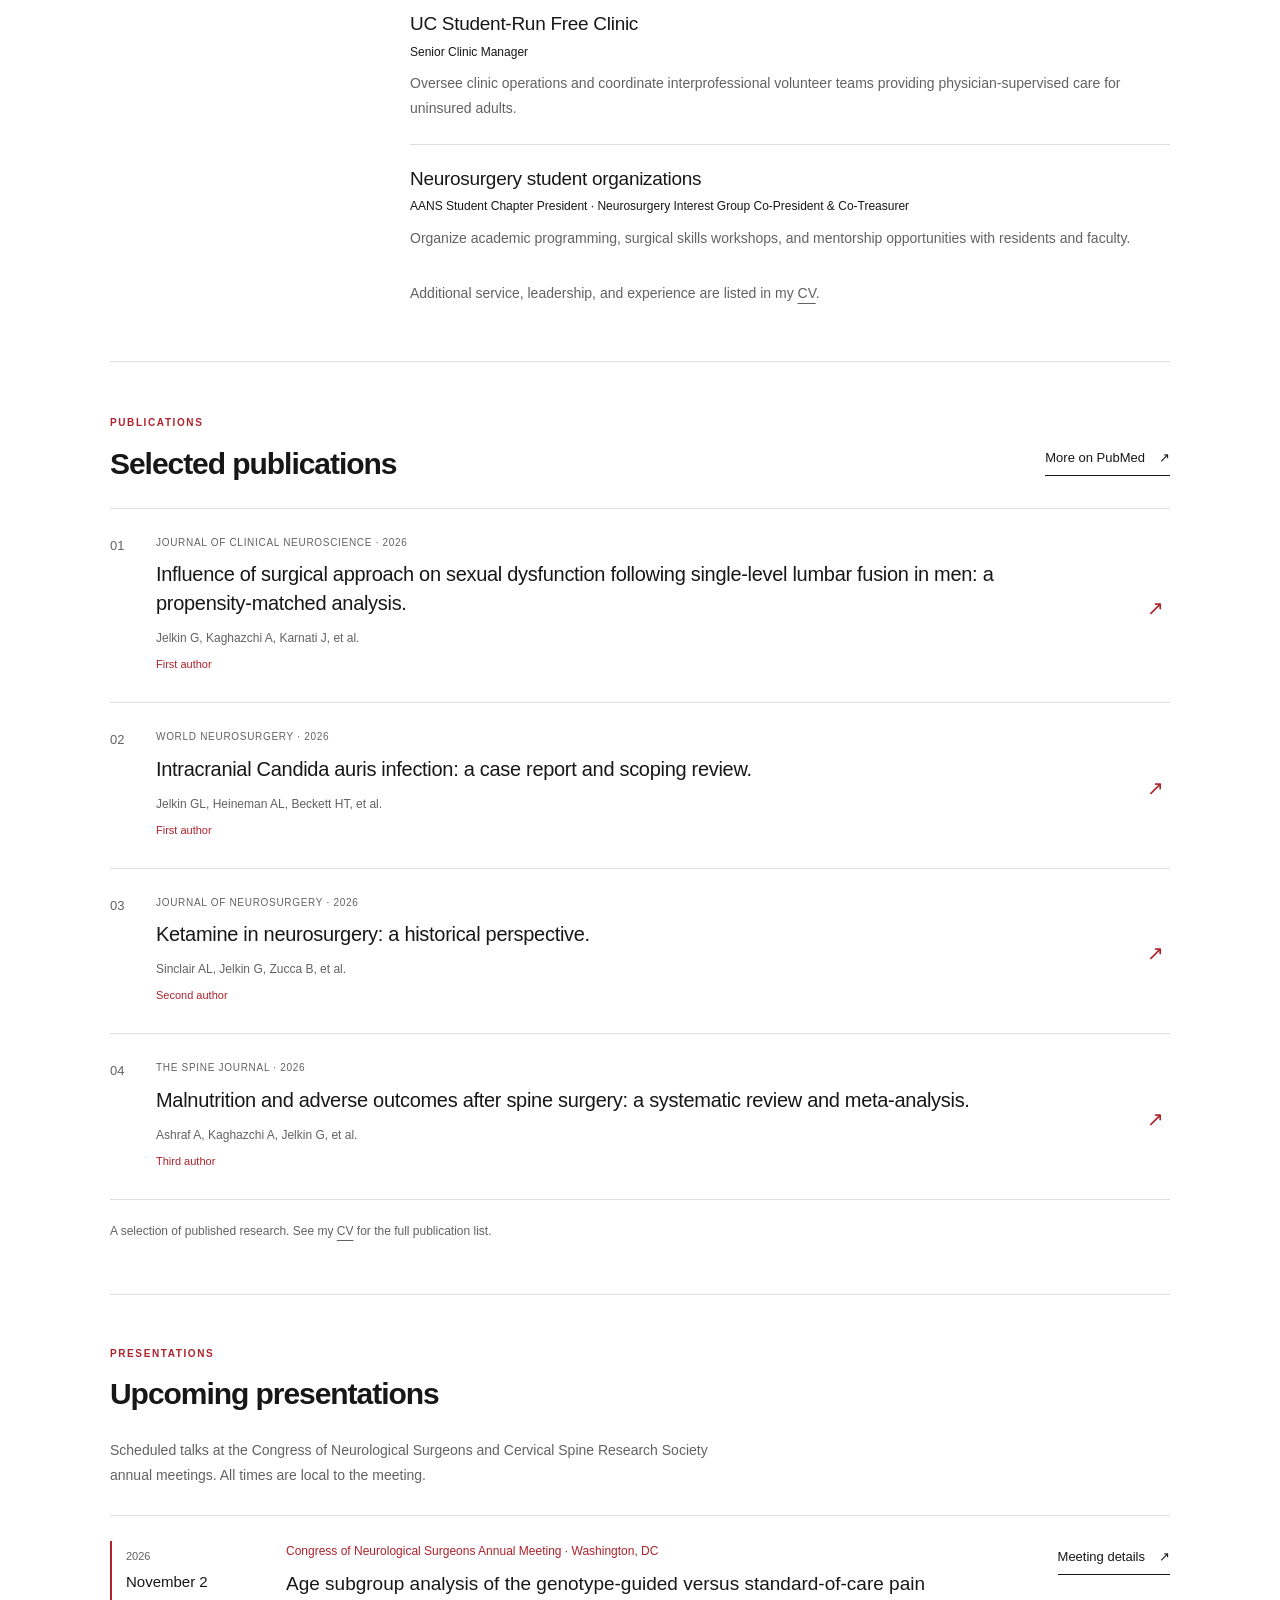
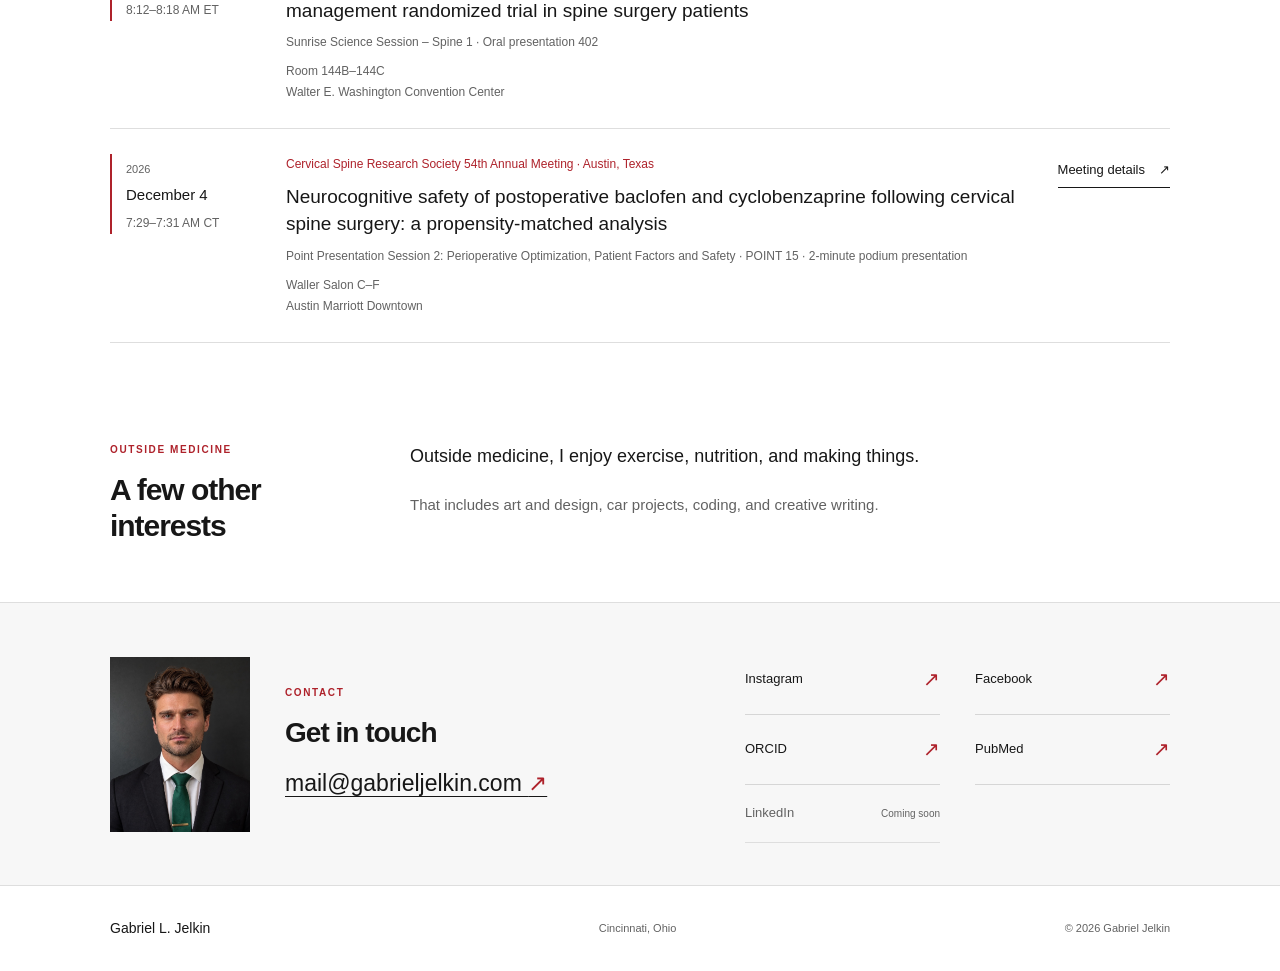
==== commit 33bedb3f: "Refine author label, interests, and meeting names" ====
--- a/index.html
+++ b/index.html
@@ -28,13 +28,13 @@
 <article><div><h3>UC Student-Run Free Clinic</h3><p class="role-label">Senior Clinic Manager</p><p>Oversee clinic operations and coordinate interprofessional volunteer teams providing physician-supervised care for uninsured adults.</p></div></article>
 <article><div><h3>Neurosurgery student organizations</h3><p class="role-label">AANS Student Chapter President · Neurosurgery Interest Group Co-President &amp; Co-Treasurer</p><p>Organize academic programming, surgical skills workshops, and mentorship opportunities with residents and faculty.</p></div></article>
 <p class="publication-note">Additional service, leadership, and experience are listed in my <a href="cv.html">CV</a>.</p></div></section>
-<section id="publications" class="publications wrap" aria-labelledby="publications-title"><div class="section-heading"><div><span class="section-index">PUBLICATIONS</span><h2 id="publications-title">Selected publications</h2></div><a class="text-link" href="https://pubmed.ncbi.nlm.nih.gov/?term=Jelkin+G&amp;sort=date&amp;format=abstract&amp;size=50" target="_blank" rel="noopener noreferrer">More on PubMed <span aria-hidden="true">↗</span><span class="sr-only"> (opens in a new tab)</span></a></div><ol class="paper-list"><li class="paper"><span class="paper-number" aria-hidden="true">01</span><div><p class="paper-meta">Journal of Clinical Neuroscience <span>· 2026</span></p><h3><a href="https://doi.org/10.1016/j.jocn.2026.112314" target="_blank" rel="noopener noreferrer">Influence of surgical approach on sexual dysfunction following single-level lumbar fusion in men: a propensity-matched analysis.<span class="sr-only"> (opens in a new tab)</span></a></h3><p class="paper-authors">Jelkin G, Kaghazchi A, Karnati J, et al.</p><span class="paper-kind">Joint first author</span></div><a class="paper-arrow" href="https://doi.org/10.1016/j.jocn.2026.112314" target="_blank" rel="noopener noreferrer" aria-label="Read Influence of surgical approach on sexual dysfunction following single-level lumbar fusion in men: a propensity-matched analysis. (opens in a new tab)">↗</a></li><li class="paper"><span class="paper-number" aria-hidden="true">02</span><div><p class="paper-meta">World Neurosurgery <span>· 2026</span></p><h3><a href="https://pubmed.ncbi.nlm.nih.gov/41485597/" target="_blank" rel="noopener noreferrer">Intracranial Candida auris infection: a case report and scoping review.<span class="sr-only"> (opens in a new tab)</span></a></h3><p class="paper-authors">Jelkin GL, Heineman AL, Beckett HT, et al.</p><span class="paper-kind">First author</span></div><a class="paper-arrow" href="https://pubmed.ncbi.nlm.nih.gov/41485597/" target="_blank" rel="noopener noreferrer" aria-label="Read Intracranial Candida auris infection: a case report and scoping review. (opens in a new tab)">↗</a></li><li class="paper"><span class="paper-number" aria-hidden="true">03</span><div><p class="paper-meta">Journal of Neurosurgery <span>· 2026</span></p><h3><a href="https://pubmed.ncbi.nlm.nih.gov/42497458/" target="_blank" rel="noopener noreferrer">Ketamine in neurosurgery: a historical perspective.<span class="sr-only"> (opens in a new tab)</span></a></h3><p class="paper-authors">Sinclair AL, Jelkin G, Zucca B, et al.</p><span class="paper-kind">Second author</span></div><a class="paper-arrow" href="https://pubmed.ncbi.nlm.nih.gov/42497458/" target="_blank" rel="noopener noreferrer" aria-label="Read Ketamine in neurosurgery: a historical perspective. (opens in a new tab)">↗</a></li><li class="paper"><span class="paper-number" aria-hidden="true">04</span><div><p class="paper-meta">The Spine Journal <span>· 2026</span></p><h3><a href="https://pubmed.ncbi.nlm.nih.gov/42342154/" target="_blank" rel="noopener noreferrer">Malnutrition and adverse outcomes after spine surgery: a systematic review and meta-analysis.<span class="sr-only"> (opens in a new tab)</span></a></h3><p class="paper-authors">Ashraf A, Kaghazchi A, Jelkin G, et al.</p><span class="paper-kind">Third author</span></div><a class="paper-arrow" href="https://pubmed.ncbi.nlm.nih.gov/42342154/" target="_blank" rel="noopener noreferrer" aria-label="Read Malnutrition and adverse outcomes after spine surgery: a systematic review and meta-analysis. (opens in a new tab)">↗</a></li></ol><p class="publication-note">A selection of published research. See my <a href="cv.html#peer-reviewed-publications">CV</a> for the full publication list.</p></section>
+<section id="publications" class="publications wrap" aria-labelledby="publications-title"><div class="section-heading"><div><span class="section-index">PUBLICATIONS</span><h2 id="publications-title">Selected publications</h2></div><a class="text-link" href="https://pubmed.ncbi.nlm.nih.gov/?term=Jelkin+G&amp;sort=date&amp;format=abstract&amp;size=50" target="_blank" rel="noopener noreferrer">More on PubMed <span aria-hidden="true">↗</span><span class="sr-only"> (opens in a new tab)</span></a></div><ol class="paper-list"><li class="paper"><span class="paper-number" aria-hidden="true">01</span><div><p class="paper-meta">Journal of Clinical Neuroscience <span>· 2026</span></p><h3><a href="https://doi.org/10.1016/j.jocn.2026.112314" target="_blank" rel="noopener noreferrer">Influence of surgical approach on sexual dysfunction following single-level lumbar fusion in men: a propensity-matched analysis.<span class="sr-only"> (opens in a new tab)</span></a></h3><p class="paper-authors">Jelkin G, Kaghazchi A, Karnati J, et al.</p><span class="paper-kind">First author</span></div><a class="paper-arrow" href="https://doi.org/10.1016/j.jocn.2026.112314" target="_blank" rel="noopener noreferrer" aria-label="Read Influence of surgical approach on sexual dysfunction following single-level lumbar fusion in men: a propensity-matched analysis. (opens in a new tab)">↗</a></li><li class="paper"><span class="paper-number" aria-hidden="true">02</span><div><p class="paper-meta">World Neurosurgery <span>· 2026</span></p><h3><a href="https://pubmed.ncbi.nlm.nih.gov/41485597/" target="_blank" rel="noopener noreferrer">Intracranial Candida auris infection: a case report and scoping review.<span class="sr-only"> (opens in a new tab)</span></a></h3><p class="paper-authors">Jelkin GL, Heineman AL, Beckett HT, et al.</p><span class="paper-kind">First author</span></div><a class="paper-arrow" href="https://pubmed.ncbi.nlm.nih.gov/41485597/" target="_blank" rel="noopener noreferrer" aria-label="Read Intracranial Candida auris infection: a case report and scoping review. (opens in a new tab)">↗</a></li><li class="paper"><span class="paper-number" aria-hidden="true">03</span><div><p class="paper-meta">Journal of Neurosurgery <span>· 2026</span></p><h3><a href="https://pubmed.ncbi.nlm.nih.gov/42497458/" target="_blank" rel="noopener noreferrer">Ketamine in neurosurgery: a historical perspective.<span class="sr-only"> (opens in a new tab)</span></a></h3><p class="paper-authors">Sinclair AL, Jelkin G, Zucca B, et al.</p><span class="paper-kind">Second author</span></div><a class="paper-arrow" href="https://pubmed.ncbi.nlm.nih.gov/42497458/" target="_blank" rel="noopener noreferrer" aria-label="Read Ketamine in neurosurgery: a historical perspective. (opens in a new tab)">↗</a></li><li class="paper"><span class="paper-number" aria-hidden="true">04</span><div><p class="paper-meta">The Spine Journal <span>· 2026</span></p><h3><a href="https://pubmed.ncbi.nlm.nih.gov/42342154/" target="_blank" rel="noopener noreferrer">Malnutrition and adverse outcomes after spine surgery: a systematic review and meta-analysis.<span class="sr-only"> (opens in a new tab)</span></a></h3><p class="paper-authors">Ashraf A, Kaghazchi A, Jelkin G, et al.</p><span class="paper-kind">Third author</span></div><a class="paper-arrow" href="https://pubmed.ncbi.nlm.nih.gov/42342154/" target="_blank" rel="noopener noreferrer" aria-label="Read Malnutrition and adverse outcomes after spine surgery: a systematic review and meta-analysis. (opens in a new tab)">↗</a></li></ol><p class="publication-note">A selection of published research. See my <a href="cv.html#peer-reviewed-publications">CV</a> for the full publication list.</p></section>
 <section id="presentations" class="presentations wrap" aria-labelledby="presentations-title"><div class="section-heading"><div><span class="section-index">PRESENTATIONS</span><h2 id="presentations-title">Upcoming presentations</h2></div></div>
-<p class="section-intro">Scheduled talks at CNS and CSRS. All times are local to the meeting.</p>
+<p class="section-intro">Scheduled talks at the Congress of Neurological Surgeons and Cervical Spine Research Society annual meetings. All times are local to the meeting.</p>
 <div class="event-list">
-<article class="event"><div class="event-date"><span>2026</span><p><time datetime="2026-11-02">November 2</time></p><p class="event-time">8:12–8:18 AM ET</p></div><div><p class="event-meeting">CNS Annual Meeting · Washington, DC</p><h3>Age subgroup analysis of the genotype-guided versus standard-of-care pain management randomized trial in spine surgery patients</h3><p class="event-note">Sunrise Science Session – Spine 1 · Oral presentation 402</p><p class="event-note">Room 144B–144C<br>Walter E. Washington Convention Center</p></div><a class="text-link" href="https://www.cns.org/annualmeeting" target="_blank" rel="noopener noreferrer">Meeting details <span aria-hidden="true">↗</span><span class="sr-only"> (opens in a new tab)</span></a></article>
-<article class="event"><div class="event-date"><span>2026</span><p><time datetime="2026-12-04">December 4</time></p><p class="event-time">7:29–7:31 AM CT</p></div><div><p class="event-meeting">CSRS 54th Annual Meeting · Austin, Texas</p><h3>Neurocognitive safety of postoperative baclofen and cyclobenzaprine following cervical spine surgery: a propensity-matched analysis</h3><p class="event-note">Point Presentation Session 2: Perioperative Optimization, Patient Factors and Safety · POINT 15 · 2-minute podium presentation</p><p class="event-note">Waller Salon C–F<br>Austin Marriott Downtown</p></div><a class="text-link" href="https://www.csrs.org/meetings/am26" target="_blank" rel="noopener noreferrer">Meeting details <span aria-hidden="true">↗</span><span class="sr-only"> (opens in a new tab)</span></a></article>
+<article class="event"><div class="event-date"><span>2026</span><p><time datetime="2026-11-02">November 2</time></p><p class="event-time">8:12–8:18 AM ET</p></div><div><p class="event-meeting">Congress of Neurological Surgeons Annual Meeting · Washington, DC</p><h3>Age subgroup analysis of the genotype-guided versus standard-of-care pain management randomized trial in spine surgery patients</h3><p class="event-note">Sunrise Science Session – Spine 1 · Oral presentation 402</p><p class="event-note">Room 144B–144C<br>Walter E. Washington Convention Center</p></div><a class="text-link" href="https://www.cns.org/annualmeeting" target="_blank" rel="noopener noreferrer">Meeting details <span aria-hidden="true">↗</span><span class="sr-only"> (opens in a new tab)</span></a></article>
+<article class="event"><div class="event-date"><span>2026</span><p><time datetime="2026-12-04">December 4</time></p><p class="event-time">7:29–7:31 AM CT</p></div><div><p class="event-meeting">Cervical Spine Research Society 54th Annual Meeting · Austin, Texas</p><h3>Neurocognitive safety of postoperative baclofen and cyclobenzaprine following cervical spine surgery: a propensity-matched analysis</h3><p class="event-note">Point Presentation Session 2: Perioperative Optimization, Patient Factors and Safety · POINT 15 · 2-minute podium presentation</p><p class="event-note">Waller Salon C–F<br>Austin Marriott Downtown</p></div><a class="text-link" href="https://www.csrs.org/meetings/am26" target="_blank" rel="noopener noreferrer">Meeting details <span aria-hidden="true">↗</span><span class="sr-only"> (opens in a new tab)</span></a></article>
 </div></section>
-<section class="beyond section wrap" aria-labelledby="beyond-title"><div class="section-label"><span class="section-index">OUTSIDE MEDICINE</span><h2 id="beyond-title">A few other interests</h2></div><div class="section-body"><p class="lead">Outside medicine, I enjoy exercise, nutrition, and making things.</p><p>That includes art and design, furniture building, car projects, coding, and creative writing.</p></div></section>
+<section class="beyond section wrap" aria-labelledby="beyond-title"><div class="section-label"><span class="section-index">OUTSIDE MEDICINE</span><h2 id="beyond-title">A few other interests</h2></div><div class="section-body"><p class="lead">Outside medicine, I enjoy exercise, nutrition, and making things.</p><p>That includes art and design, car projects, coding, and creative writing.</p></div></section>
 <section id="connect" class="connect-band" aria-labelledby="connect-title"><div class="wrap connect"><img class="contact-portrait" src="assets/headshot-green-tie.jpg?v=20261008" alt="Gabriel Jelkin wearing a dark suit and green tie" width="1032" height="1280" loading="lazy"><div><span class="section-index">CONTACT</span><h2 id="connect-title">Get in touch</h2><a class="contact-email" href="mailto:mail@gabrieljelkin.com">mail@gabrieljelkin.com <span aria-hidden="true">↗</span></a></div><div class="social-links"><a href="https://www.instagram.com/gljelkin" target="_blank" rel="noopener noreferrer">Instagram <span aria-hidden="true">↗</span><span class="sr-only"> (opens in a new tab)</span></a><a href="https://www.facebook.com/gljelkin" target="_blank" rel="noopener noreferrer">Facebook <span aria-hidden="true">↗</span><span class="sr-only"> (opens in a new tab)</span></a><a href="https://orcid.org/0009-0005-4633-8423" target="_blank" rel="noopener noreferrer">ORCID <span aria-hidden="true">↗</span><span class="sr-only"> (opens in a new tab)</span></a><a href="https://pubmed.ncbi.nlm.nih.gov/?term=Jelkin+G&amp;sort=date&amp;format=abstract&amp;size=50" target="_blank" rel="noopener noreferrer">PubMed <span aria-hidden="true">↗</span><span class="sr-only"> (opens in a new tab)</span></a><span class="social-placeholder">LinkedIn <span>Coming soon</span></span></div></div></section>
 </main><footer class="site-footer wrap"><a href="index.html" class="footer-name">Gabriel L. Jelkin</a><span>Cincinnati, Ohio</span><span>© 2026 Gabriel Jelkin</span></footer><script src="site.js" defer></script></body></html>
